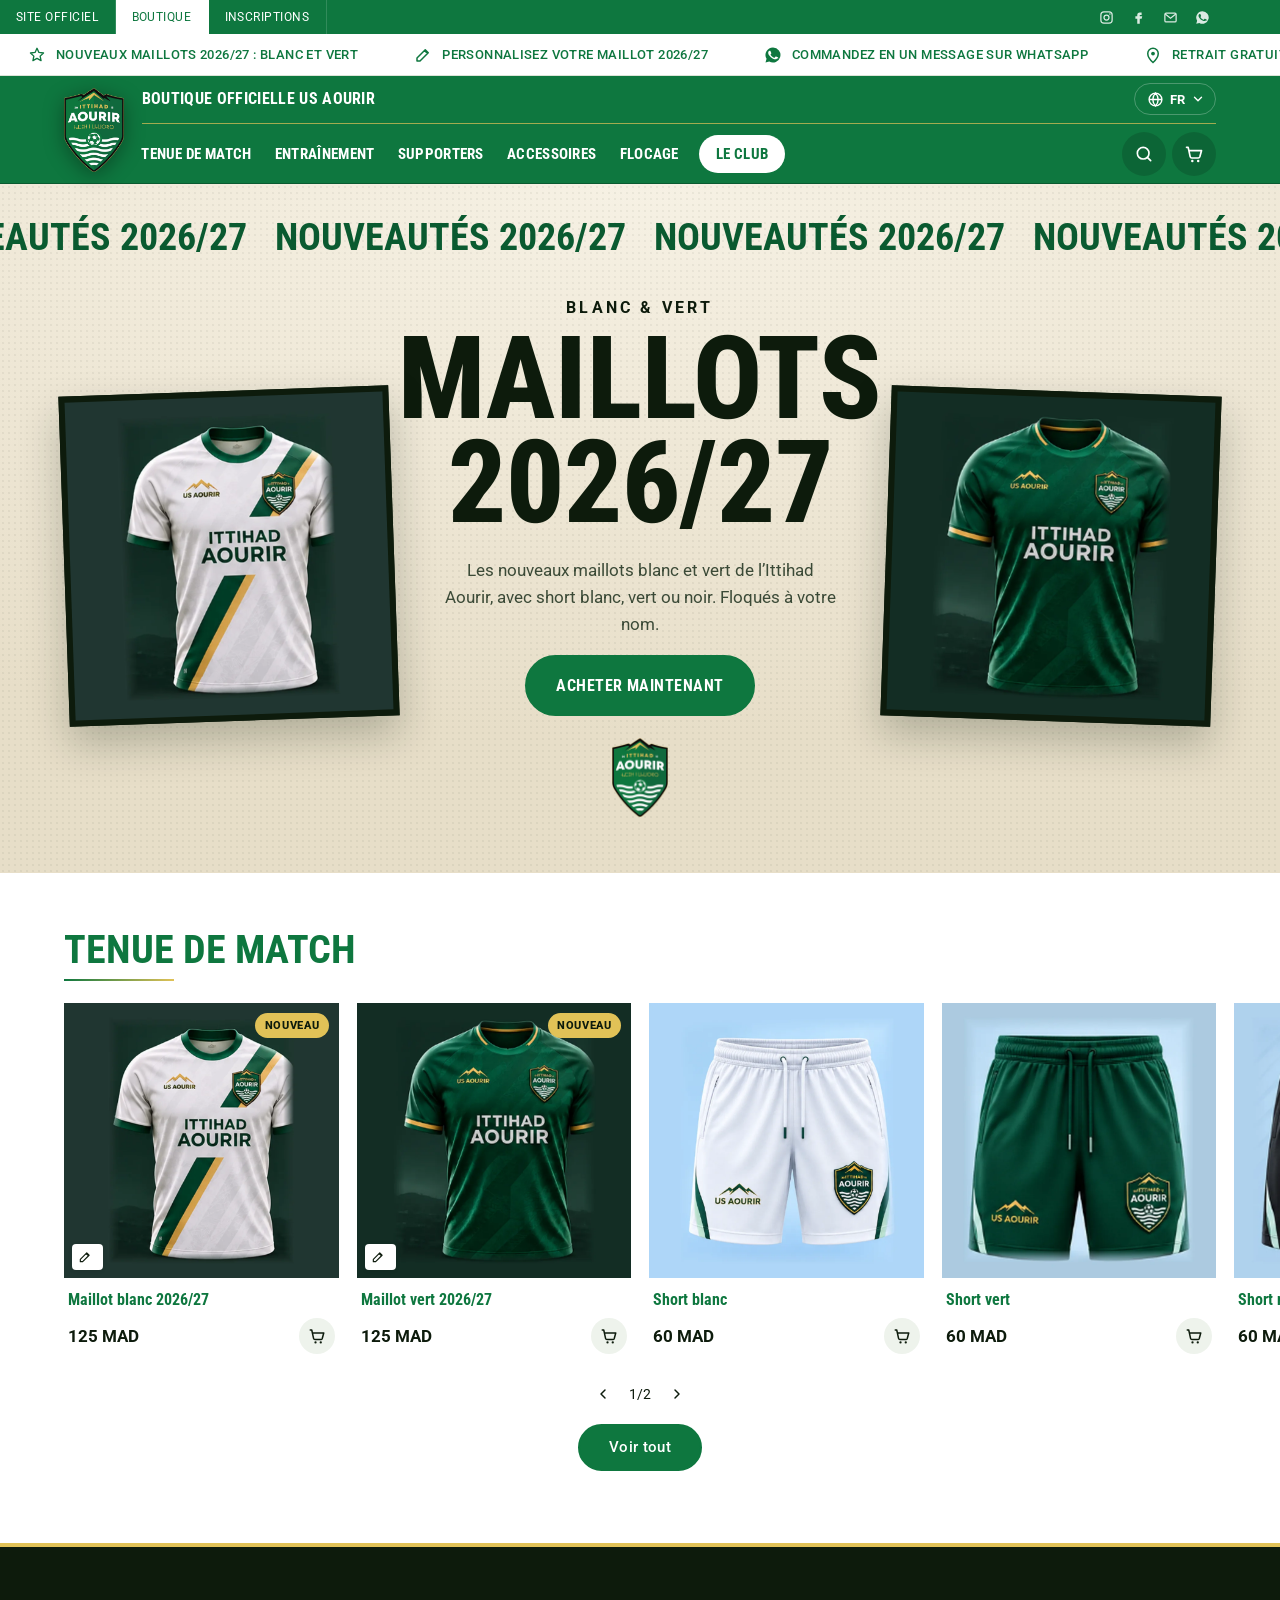
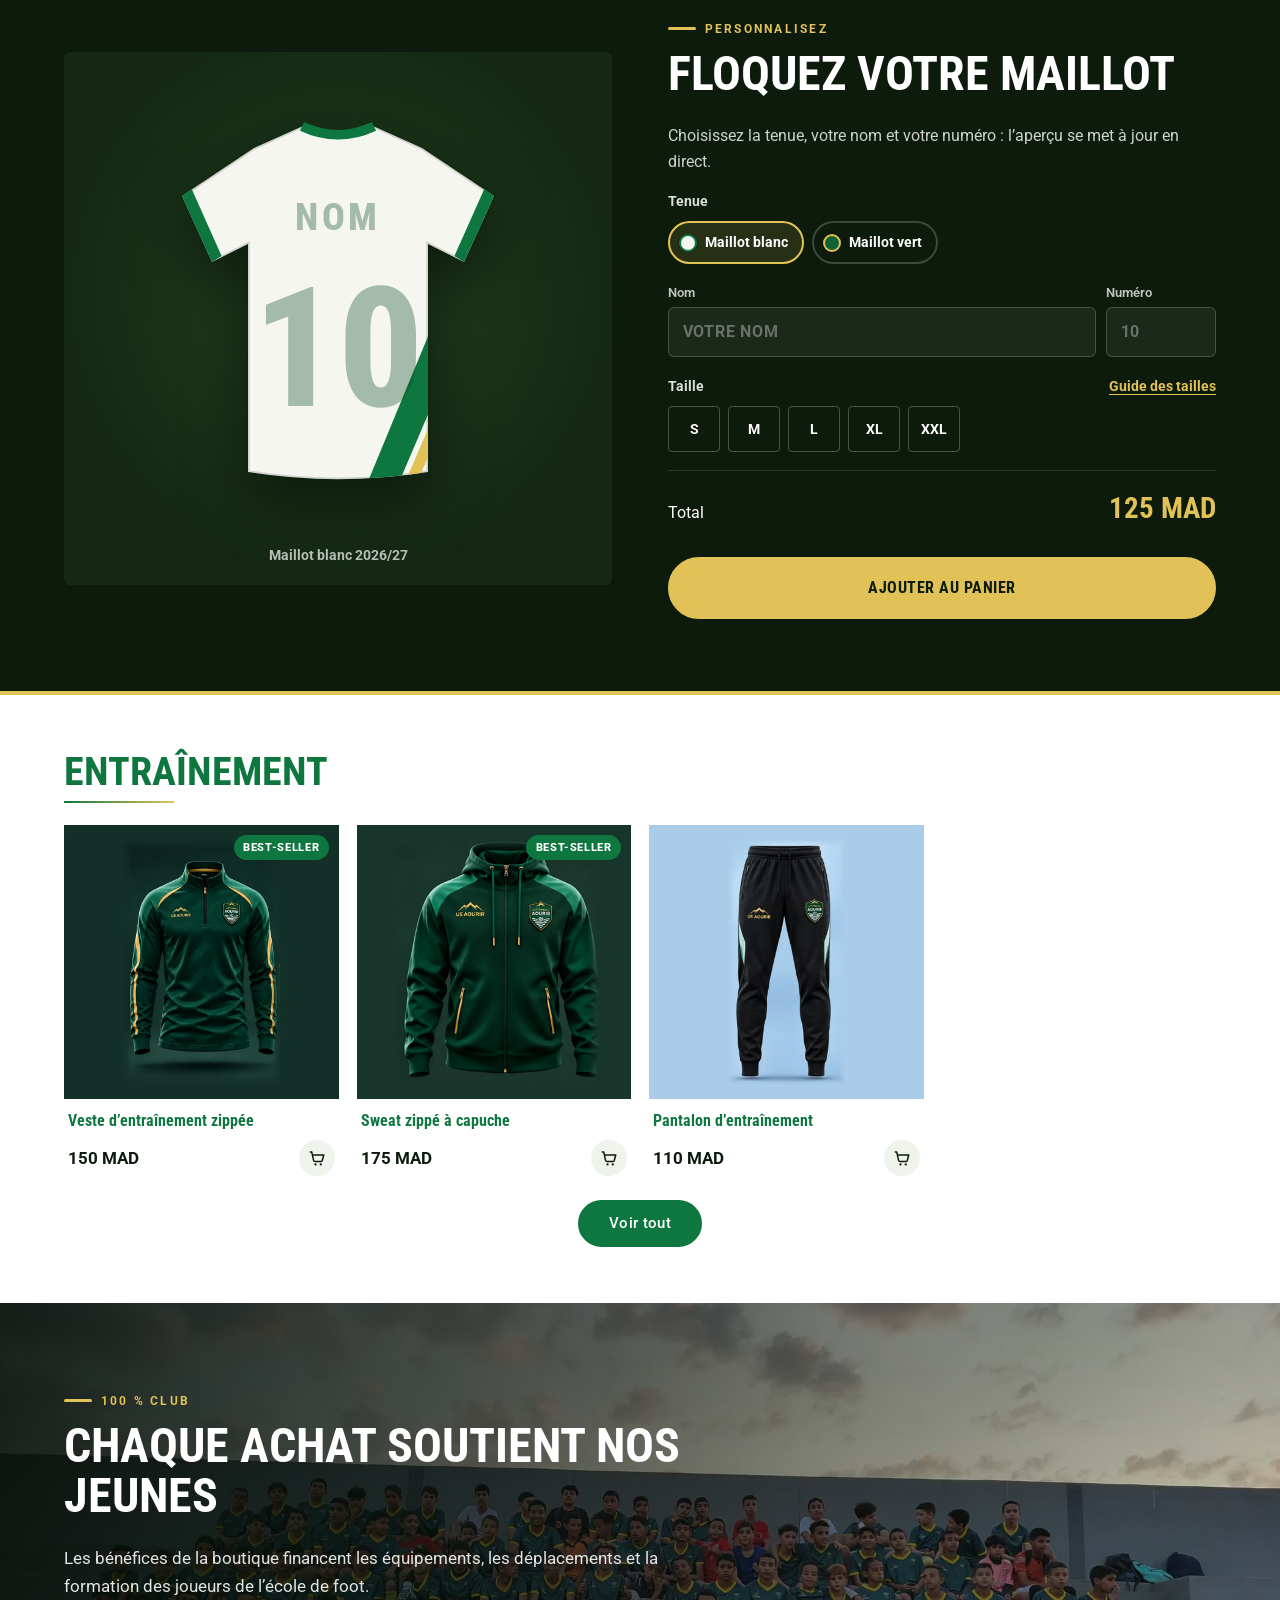
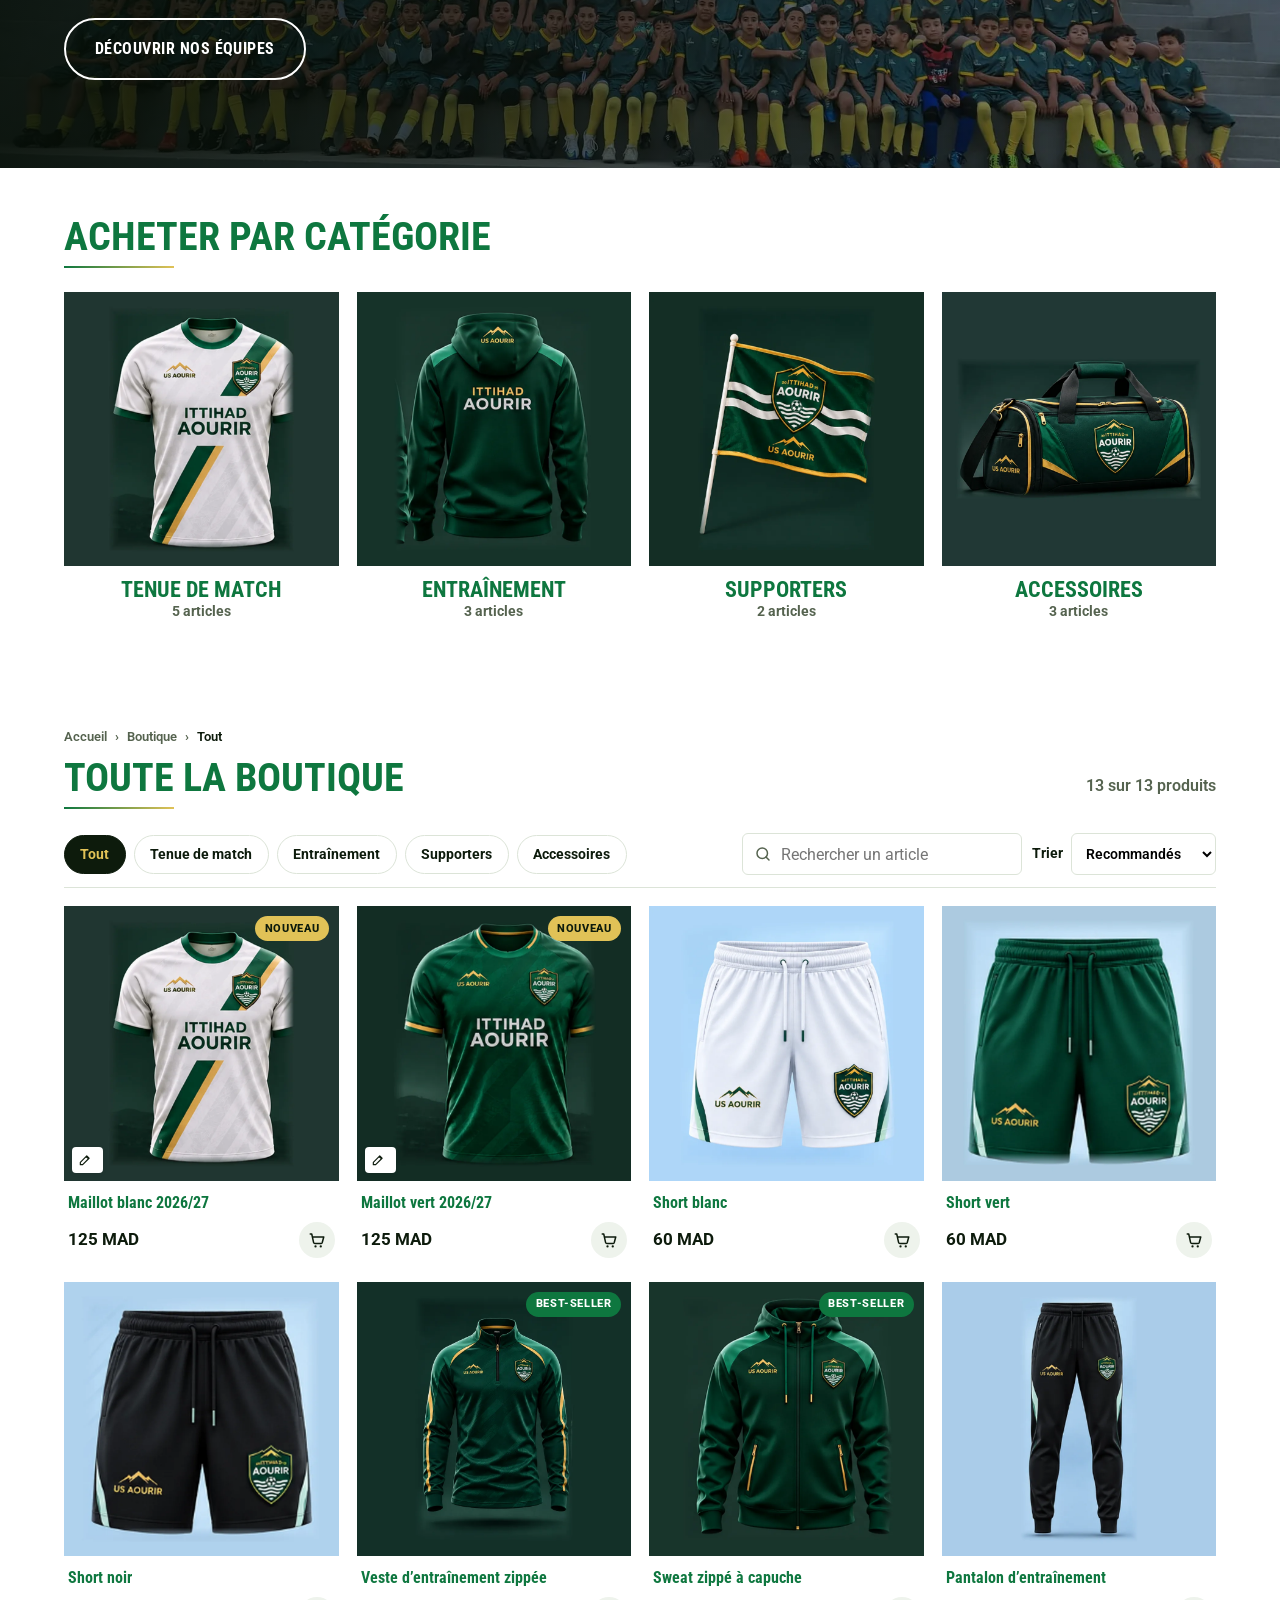
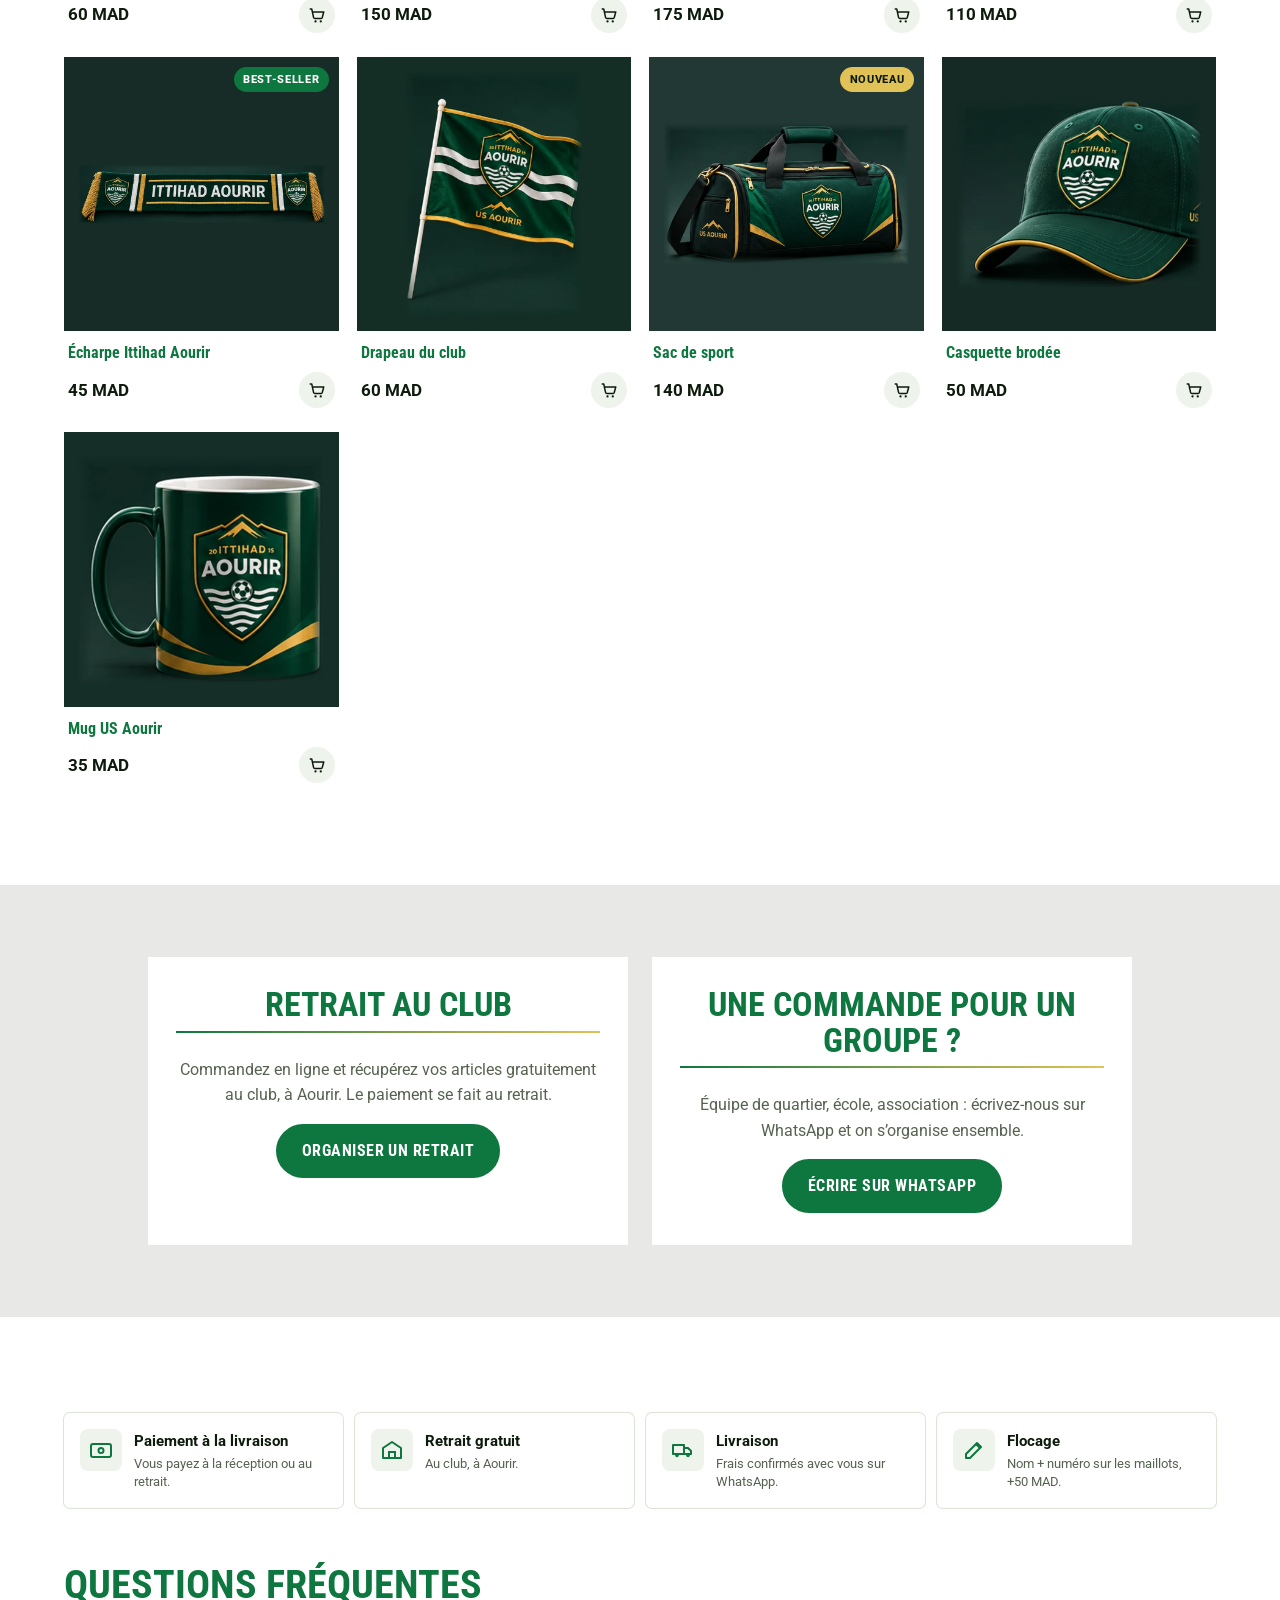
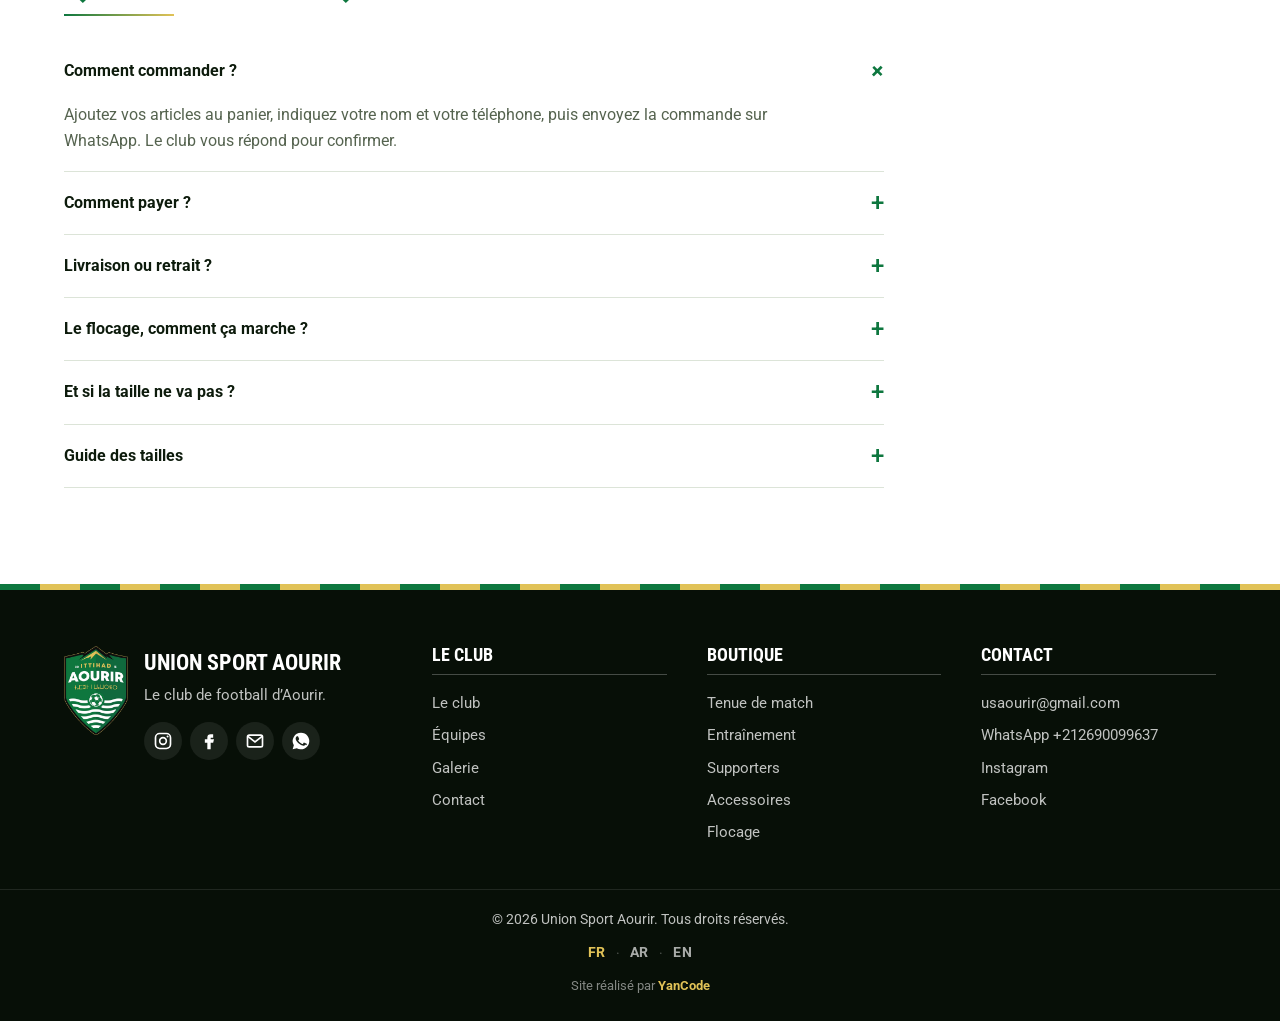
==== boutique.html @ f2823d9f "first" ====
<!doctype html>
<html lang="fr">
<head>
  <meta charset="utf-8">
  <meta name="viewport" content="width=device-width, initial-scale=1">
  <title data-i18n="meta.shopTitle">Boutique officielle — US Aourir</title>
  <meta name="description" data-i18n-attr="content:meta.shopDesc" content="Maillots, écharpes et accessoires officiels de l’Union Sport Aourir. Chaque achat soutient le club.">
  <meta name="theme-color" content="#0E773F">
  <meta property="og:title" content="Boutique officielle — US Aourir">
  <meta property="og:description" content="Maillots, écharpes et accessoires officiels de l’Union Sport Aourir.">
  <meta property="og:image" content="img/shop/maillot-full.webp">
  <link rel="icon" type="image/png" sizes="64x64" href="img/favicon-64.png">
  <link rel="apple-touch-icon" href="img/apple-touch-icon.png">
  <link rel="preconnect" href="https://fonts.googleapis.com">
  <link rel="preconnect" href="https://fonts.gstatic.com" crossorigin>
  <link href="https://fonts.googleapis.com/css2?family=Roboto+Condensed:wght@500;700;800&family=Roboto:wght@400;500;700&family=Cairo:wght@400;600;700;800&display=swap" rel="stylesheet">
  <link rel="stylesheet" href="css/style.css?v=20">
  <script src="data/club.js?v=20"></script>
  <script src="js/i18n.js?v=20"></script>
</head>
<body data-page="store">
  <div data-site-header></div>

  <main>
    <!-- PROMO BANNER -->
    <section class="promo-banner">
      <div class="promo-banner__band" aria-hidden="true" data-banner-band></div>
      <div class="promo-banner__inner">
        <button type="button" class="promo-banner__frame promo-banner__frame--l" data-product="maillot" aria-label="Maillot blanc 2026/27">
          <img src="img/shop/maillot-1.webp" alt="" width="900" height="900">
        </button>
        <div class="promo-banner__copy">
          <p class="promo-banner__kicker" data-i18n="banner.kicker">Blanc &amp; vert</p>
          <h1 class="promo-banner__title" data-i18n="shopHero.title">Maillots<br>2026/27</h1>
          <p class="promo-banner__text" data-i18n="shopHero.text">Les nouveaux maillots blanc et vert de l’Ittihad Aourir, avec short blanc, vert ou noir. Floqués à votre nom.</p>
          <a class="btn btn--lg" href="#rail-match" data-i18n="shopHero.cta">Acheter maintenant</a>
          <img class="promo-banner__crest" src="img/logo-crest.png" alt="" width="64" height="90">
        </div>
        <button type="button" class="promo-banner__frame promo-banner__frame--r" data-product="maillot-vert" aria-label="Maillot vert 2026/27">
          <img src="img/shop/maillot-vert-1.webp" alt="" width="900" height="900">
        </button>
      </div>
    </section>

    <!-- COLLECTION RAILS + PROMO BANDS (filled by js/store.js) -->
    <section class="shop-rail" id="rail-match" data-rail-cat="match"></section>

    <!-- PRINTING STUDIO -->
    <section class="studio" id="flocage">
      <div class="container studio__inner">
        <div class="studio__preview" data-studio-preview></div>
        <form class="studio__form" data-studio novalidate>
          <p class="eyebrow eyebrow--gold" data-i18n="studio.eyebrow">Personnalisez</p>
          <h2 data-i18n="studio.title">Floquez votre maillot</h2>
          <p class="studio__text" data-i18n="studio.text"></p>
          <fieldset class="studio__kits"><legend data-i18n="studio.kit">Tenue</legend><div class="studio__kitlist" data-studio-kits></div></fieldset>
          <div class="studio__fields">
            <label class="field"><span data-i18n="store.printName">Nom</span><input name="name" maxlength="12" autocomplete="off" data-i18n-attr="placeholder:studio.namePh" placeholder="VOTRE NOM"></label>
            <label class="field"><span data-i18n="store.printNumber">Numéro</span><input name="number" inputmode="numeric" maxlength="2" autocomplete="off" placeholder="10"></label>
          </div>
          <fieldset class="sizes"><legend><span data-i18n="store.size">Taille</span><button type="button" class="link-btn" data-size-guide="adult" data-i18n="size.guide">Guide des tailles</button></legend><div class="sizes__list" data-studio-sizes></div></fieldset>
          <div class="studio__total"><span data-i18n="studio.total">Total</span><strong data-studio-total></strong></div>
          <p class="form-error" data-studio-error hidden></p>
          <button type="submit" class="btn btn--gold btn--lg btn--block" data-i18n="store.add">Ajouter au panier</button>
        </form>
      </div>
    </section>

    <section class="shop-rail" id="rail-training" data-rail-cat="training"></section>

    <!-- PHOTO BAND: every purchase supports the club -->
    <section class="photo-band">
      <img class="photo-band__bg" src="img/photos/ecole-de-foot-lg.webp" srcset="img/photos/ecole-de-foot-md.webp 900w, img/photos/ecole-de-foot-lg.webp 1920w" sizes="100vw" alt="" loading="lazy">
      <div class="container photo-band__inner">
        <p class="eyebrow eyebrow--gold" data-i18n="band.eyebrow">100 % club</p>
        <h2 data-i18n="band.title">Chaque achat soutient nos jeunes</h2>
        <p data-i18n="band.text"></p>
        <a class="btn btn--outline-light btn--lg" href="index.html#equipes" data-i18n="band.cta">Découvrir nos équipes</a>
      </div>
    </section>

    <!-- SHOP BY CATEGORY -->
    <section class="section section--tight">
      <div class="container">
        <h2 class="shop-title" data-i18n="shop.catsTitle">Acheter par catégorie</h2>
        <div class="tiles" data-cat-tiles></div>
      </div>
    </section>

    <!-- CATALOGUE -->
    <section class="section" id="catalogue">
      <div class="container">
        <nav class="crumbs" aria-label="Breadcrumb"><a href="index.html" data-i18n="crumb.home">Accueil</a><span aria-hidden="true">›</span><a href="boutique.html" data-i18n="nav.shop">Boutique</a><span aria-hidden="true">›</span><span data-crumb-current></span></nav>
        <div class="catalog-head">
          <h2 class="shop-title" data-catalog-title></h2>
          <p class="catalog-count" data-count></p>
        </div>
        <div class="toolbar">
          <div class="filters" role="toolbar" data-filters></div>
          <div class="toolbar__right">
            <label class="search"><svg class="ic" viewBox="0 0 24 24" aria-hidden="true"><circle cx="11" cy="11" r="7" fill="none" stroke="currentColor" stroke-width="2"/><path d="M20 20l-4-4" stroke="currentColor" stroke-width="2" stroke-linecap="round"/></svg><span class="sr-only" data-i18n="catalog.search">Rechercher</span><input type="search" data-search data-i18n-attr="placeholder:catalog.search" placeholder="Rechercher un article"></label>
            <label class="sort"><span data-i18n="catalog.sort">Trier</span><select data-sort></select></label>
          </div>
        </div>
        <div class="grid" data-grid></div>
        <p class="catalog-empty" data-empty hidden data-i18n="catalog.empty"></p>
      </div>
    </section>

    <!-- INFO CARDS (grey band) -->
    <section class="info-band">
      <div class="container info-band__inner">
        <div class="info-card">
          <h2 class="shop-title shop-title--center" data-i18n="info.pickupTitle">Retrait au club</h2>
          <p data-i18n="info.pickupText"></p>
          <a class="btn" data-wa-pickup target="_blank" rel="noopener" href="#" data-i18n="info.pickupCta">Organiser un retrait</a>
        </div>
        <div class="info-card">
          <h2 class="shop-title shop-title--center" data-i18n="group.title">Une commande pour un groupe ?</h2>
          <p data-i18n="group.text"></p>
          <a class="btn" data-wa-link target="_blank" rel="noopener" href="#" data-i18n="group.cta">Écrire sur WhatsApp</a>
        </div>
      </div>
    </section>

    <!-- SERVICES + FAQ -->
    <section class="section">
      <div class="container">
        <ul class="services" data-services></ul>
        <div class="faq-wrap">
          <h2 class="shop-title" data-i18n="faq.title">Questions fréquentes</h2>
          <div class="faq" data-faq></div>
        </div>
      </div>
    </section>
  </main>

  <div data-site-footer></div>

  <script src="js/app.js?v=20"></script>
  <script src="js/shop.js?v=20"></script>
  <script src="js/store.js?v=20"></script>
</body>
</html>
---- css/style.css ----
/* US AOURIR — site styles. Club colours: green #0E773F / #10693D, gold #E1C257, white, night #0D1B0C. */

:root {
  --green: #0E773F;
  --green-2: #10693D;
  --green-ink: #0A5A30;
  --gold: #E1C257;
  --gold-soft: #F4E7B8;
  --white: #FFFFFF;
  --night: #0D1B0C;
  --night-2: #142813;
  --paper: #F6F8F3;
  --tint: #EEF3EC;
  --ink: #0D1B0C;
  --muted: #55634F;
  --line: #DCE4D8;
  --danger: #B42318;
  --wa: #25D366;

  --font-display: "Roboto Condensed", "Arial Narrow", Arial, sans-serif;
  --font-num: "Roboto Condensed", "Arial Narrow", Arial, sans-serif;
  --font-body: "Roboto", system-ui, -apple-system, "Segoe UI", Arial, sans-serif;
  --radius: 4px;
  --radius-sm: 3px;
  --shadow: 0 10px 30px rgba(13, 27, 12, .10);
  --header-h: 64px;
  --container: 1440px;   /* max page width, gutters included (like big-club sites) */
  --gutter: 16px;        /* side margin, grows with the screen */
}

[dir="rtl"] {
  --font-display: "Cairo", "Roboto Condensed", sans-serif;
  --font-body: "Cairo", "Roboto", system-ui, sans-serif;
}

*, *::before, *::after { box-sizing: border-box; }
html { scroll-behavior: smooth; scroll-padding-top: calc(var(--header-h) + 12px); -webkit-text-size-adjust: 100%; }
body {
  margin: 0;
  font-family: var(--font-body);
  font-size: 16px;
  line-height: 1.6;
  color: var(--ink);
  background: var(--paper);
  overflow-x: hidden;
}
[dir="rtl"] body { font-size: 17px; }
body.no-scroll { overflow: hidden; }
img, svg { max-width: 100%; display: block; }
[hidden] { display: none !important; }
a { color: var(--green); }
button { font: inherit; color: inherit; cursor: pointer; }
input, textarea, select { font: inherit; }
h1, h2, h3 { font-family: var(--font-display); line-height: 1.05; margin: 0 0 .5em; letter-spacing: 0; }
[dir="rtl"] h1, [dir="rtl"] h2, [dir="rtl"] h3 { line-height: 1.35; letter-spacing: 0; }
h1 { font-size: clamp(2.6rem, 7vw, 4.8rem); font-weight: 700; }
h2 { font-size: clamp(2rem, 4.5vw, 3rem); font-weight: 700; text-transform: uppercase; }
h3 { font-size: 1.35rem; font-weight: 700; }
[dir="rtl"] h1 { font-size: clamp(2.2rem, 6vw, 3.8rem); }
[dir="rtl"] h2 { font-size: clamp(1.7rem, 4vw, 2.5rem); }
p { margin: 0 0 1em; }
.sr-only { position: absolute; width: 1px; height: 1px; overflow: hidden; clip: rect(0 0 0 0); white-space: nowrap; }
.muted { color: var(--muted); }
:focus-visible { outline: 3px solid var(--gold); outline-offset: 2px; }

.container { width: 100%; max-width: var(--container); margin-inline: auto; padding-inline: var(--gutter); }
@media (min-width: 700px) { :root { --gutter: 28px; } }
@media (min-width: 1100px) { :root { --gutter: 48px; } }
@media (min-width: 1280px) { :root { --gutter: 64px; } }
/* Header, utility bar and hero span the full screen width with the same side margin. */
.slide__content.container, .slider__controls.container { max-width: none; }

.ic { width: 20px; height: 20px; flex: none; }

/* ---------- Buttons ---------- */
.btn {
  display: inline-flex; align-items: center; justify-content: center; gap: .5em;
  padding: .75em 1.5em; border: 2px solid var(--green); border-radius: 999px;
  background: var(--green); color: var(--white); text-decoration: none; font-weight: 700;
  font-family: var(--font-display); text-transform: uppercase; font-size: 1rem; letter-spacing: .03em; transition: background .2s, color .2s, border-color .2s, transform .2s;
}
.btn:hover { background: var(--green-ink); border-color: var(--green-ink); }
.btn:active { transform: translateY(1px); }
.btn--lg { padding: 1em 1.8em; font-size: 1rem; }
.btn--sm { padding: .5em .9em; font-size: .85rem; }
.btn--block { width: 100%; }
.btn--gold { background: var(--gold); border-color: var(--gold); color: var(--night); }
.btn--gold:hover { background: #EBD27A; border-color: #EBD27A; }
.btn--outline-light { background: transparent; border-color: var(--white); color: var(--white); }
.btn--outline-light:hover { background: var(--white); border-color: var(--white); color: var(--night); }
.btn--ghost { background: transparent; color: var(--green); }
.btn--ghost:hover { background: var(--tint); color: var(--green-ink); }
.btn--wa { background: var(--wa); border-color: var(--wa); color: #06311a; }
.btn--wa:hover { background: #1ebe5b; border-color: #1ebe5b; }

.icon-btn { display: inline-grid; place-items: center; width: 42px; height: 42px; border: 0; border-radius: 50%; background: transparent; }
.icon-btn:hover { background: var(--tint); }
.icon-btn--sm { width: 34px; height: 34px; color: var(--muted); }
.icon-btn--sm .ic { width: 17px; height: 17px; }

.eyebrow { font-weight: 700; font-size: .78rem; letter-spacing: .18em; text-transform: uppercase; color: var(--green); margin-bottom: .8em; display: flex; align-items: center; gap: .7em; }
.eyebrow::before { content: ""; width: 28px; height: 3px; background: currentColor; border-radius: 2px; }
.eyebrow--gold { color: var(--gold); }
[dir="rtl"] .eyebrow { letter-spacing: 0; font-size: .9rem; }

/* ---------- Utility bar + header (inspired by big-club sites: thin top bar, large crest, two-row header) ---------- */
.utility { background: var(--green); color: var(--white); font-size: .78rem; position: relative; z-index: 51; }
.utility__inner { display: flex; align-items: stretch; justify-content: space-between; height: 34px; padding-inline: 0 var(--gutter); }
.utility__links { display: flex; align-items: stretch; overflow-x: auto; scrollbar-width: none; }
.utility__links::-webkit-scrollbar { display: none; }
.utility__links a { display: flex; align-items: center; padding: 0 16px; color: var(--white); text-decoration: none; text-transform: uppercase; letter-spacing: .04em; white-space: nowrap; border-inline-end: 1px solid rgba(255,255,255,.15); }
.utility__links a:hover { background: rgba(0,0,0,.15); }
.utility__links a.is-active { background: var(--night); }
.utility__social { display: none; align-items: center; gap: 4px; }
.utility__social a { display: grid; place-items: center; width: 28px; height: 28px; color: var(--white); opacity: .85; }
.utility__social a:hover { opacity: 1; color: var(--gold); }
.utility__social .ic { width: 15px; height: 15px; }
[dir="rtl"] .utility__links a { letter-spacing: 0; font-size: .85rem; }
@media (min-width: 700px) { .utility__social { display: flex; } }

.header { position: sticky; top: 0; z-index: 50; height: var(--header-h); background: var(--night); color: var(--white); border-bottom: 1px solid rgba(225,194,87,.3); transition: background .3s, box-shadow .3s, border-color .3s; }
.header--overlay { background: transparent; border-bottom-color: transparent; }
.header--overlay::before { content: ""; position: absolute; inset: 0 0 -60px; z-index: -1; pointer-events: none; background: linear-gradient(rgba(5,12,5,.7), rgba(5,12,5,0)); transition: opacity .3s; }
.header.is-scrolled { background: var(--night); border-bottom-color: rgba(225,194,87,.3); box-shadow: 0 6px 24px rgba(0,0,0,.3); }
.header.is-scrolled::before { opacity: 0; }
.header__inner { height: 100%; padding-inline: var(--gutter); display: flex; align-items: center; gap: 18px; }
.brand { display: flex; align-items: center; gap: 10px; color: var(--white); text-decoration: none; min-width: 0; flex: none; }
.brand img { width: auto; height: 48px; filter: drop-shadow(0 4px 10px rgba(0,0,0,.35)); }
.brand__text { display: flex; flex-direction: column; line-height: 1.05; }
.brand strong { font-family: var(--font-num); font-size: 1.3rem; font-weight: 800; letter-spacing: .03em; }
.brand small { font-size: .66rem; color: var(--gold); letter-spacing: .08em; text-transform: uppercase; white-space: nowrap; }
.header__main { flex: 1; min-width: 0; display: flex; flex-direction: column; justify-content: center; }
.header__top { display: none; }
.header__title { font-family: var(--font-display); font-weight: 700; font-size: 1rem; text-transform: uppercase; letter-spacing: .02em; }
.header__bottom { display: flex; align-items: center; justify-content: flex-end; gap: 12px; }
.nav { display: none; align-items: center; gap: 2px; flex-wrap: wrap; }
.nav a { color: var(--white); text-decoration: none; font-family: var(--font-display); font-weight: 700; font-size: .95rem; text-transform: uppercase; letter-spacing: .02em; padding: .45em .7em; position: relative; }
.nav a::after { content: ""; position: absolute; inset-inline: .7em; bottom: 0; height: 2px; background: var(--gold); transform: scaleX(0); transition: transform .2s; }
.nav a:hover::after { transform: scaleX(1); }
.nav .nav__shop { background: var(--gold); color: var(--night); border-radius: 999px; padding: .45em 1.1em; margin-inline-start: 8px; }
.nav .nav__shop::after { display: none; }
.nav .nav__shop:hover { background: #EBD27A; }
.header__tools { display: flex; align-items: center; gap: 6px; }
.header .lang { display: none; }
.lang { position: relative; display: inline-flex; }
.lang__toggle { display: inline-flex; align-items: center; gap: 6px; height: 40px; padding: 0 10px 0 12px; border: 1px solid rgba(255,255,255,.25); border-radius: 999px; background: transparent; color: var(--white); font-size: .82rem; font-weight: 700; }
.lang__toggle:hover, .lang__toggle[aria-expanded="true"] { border-color: var(--gold); background: rgba(255,255,255,.06); }
.lang__toggle .ic { width: 17px; height: 17px; }
.lang__toggle .lang__chev { width: 14px; height: 14px; transition: transform .2s; }
.lang__toggle[aria-expanded="true"] .lang__chev { transform: rotate(180deg); }
.lang__menu { position: absolute; top: calc(100% + 8px); inset-inline-end: 0; z-index: 70; min-width: 168px; margin: 0; padding: 6px; list-style: none; background: var(--white); color: var(--ink); border-radius: 10px; box-shadow: 0 14px 36px rgba(13,27,12,.25), 0 0 0 1px var(--line); }
.lang-links { display: flex; align-items: center; gap: 4px; }
.lang-links span { color: rgba(255,255,255,.3); }
.lang-links button { border: 0; background: none; padding: .3em .45em; color: rgba(255,255,255,.65); font-size: .85rem; font-weight: 700; letter-spacing: .04em; text-decoration: none; }
.lang-links button:hover { color: var(--white); text-decoration: underline; text-underline-offset: 3px; }
.lang-links button[aria-current="true"] { color: var(--gold); }
.lang__menu button { display: flex; width: 100%; align-items: center; justify-content: space-between; gap: 16px; padding: .6em .75em; border: 0; border-radius: 6px; background: none; font-weight: 600; font-size: .92rem; text-align: start; }
.lang__menu button[lang="ar"] span { font-family: "Cairo", sans-serif; font-size: 1rem; }
.lang__menu button small { font-size: .72rem; font-weight: 700; color: var(--muted); }
.lang__menu button:hover, .lang__menu button:focus-visible { background: var(--tint); outline: none; }
.lang__menu button[aria-current="true"] { background: var(--night); color: var(--white); }
.lang__menu button[aria-current="true"] small { color: var(--gold); }
.cart-btn, .menu-btn { position: relative; display: inline-grid; place-items: center; width: 44px; height: 44px; border: 0; border-radius: 50%; background: rgba(255,255,255,.08); color: var(--white); }
.cart-btn:hover, .menu-btn:hover { background: rgba(255,255,255,.16); }
.cart-btn__count { position: absolute; top: -2px; inset-inline-end: -2px; min-width: 20px; height: 20px; padding: 0 5px; border-radius: 999px; background: var(--gold); color: var(--night); font-size: .72rem; font-weight: 800; display: grid; place-items: center; }
.cart-btn__count[hidden] { display: none; }
.cart-btn.is-bumped { animation: bump .45s ease; }
@keyframes bump { 30% { transform: scale(1.18); } 60% { transform: scale(.95); } }

@media (min-width: 980px) {
  :root { --header-h: 108px; }
  .brand img { height: 84px; }
  .brand__text { display: none; }
  .header__top { display: flex; align-items: center; justify-content: space-between; padding-bottom: 8px; border-bottom: 1px solid rgba(225,194,87,.45); }
  .header__bottom { justify-content: space-between; padding-top: 8px; }
  .nav { display: flex; margin-inline-start: -.7em; }
  .header .lang { display: inline-flex; }
  .header .lang__toggle { height: 32px; }
  .menu-btn { display: none; }
}

.mobile-nav {
  position: fixed; inset: var(--header-h) 0 0 0; z-index: 49; background: var(--night); color: var(--white);
  padding: 24px 16px 40px; display: flex; flex-direction: column; gap: 28px; overflow-y: auto;
}
.mobile-nav[hidden] { display: none; }
.mobile-nav nav { display: flex; flex-direction: column; }
.mobile-nav nav a { color: var(--white); text-decoration: none; font-family: var(--font-display); font-size: 1.9rem; font-weight: 700; text-transform: uppercase; padding: .35em 0; border-bottom: 1px solid rgba(255,255,255,.08); }
.mobile-nav nav a.nav__shop { color: var(--gold); }
.mobile-nav .lang { align-self: flex-start; }
.mobile-nav .lang__toggle { height: 46px; padding-inline: 16px 14px; font-size: .95rem; }
.mobile-nav .lang__menu { inset-inline-end: auto; inset-inline-start: 0; min-width: 200px; }

/* ---------- Hero slider ---------- */
.hero__pattern {
  position: absolute; inset: 0; pointer-events: none; opacity: .1;
  background-image: repeating-linear-gradient(115deg, transparent 0 60px, rgba(255,255,255,.6) 60px 62px);
  mask-image: linear-gradient(to bottom, #000, transparent 85%);
  -webkit-mask-image: linear-gradient(to bottom, #000, transparent 85%);
}
.slider { position: relative; height: clamp(560px, 88vh, 800px); margin-top: calc(-1 * var(--header-h)); background: var(--night); color: var(--white); }
.slider__track { position: absolute; inset: 0; overflow: hidden; }
.slide { position: absolute; inset: 0; opacity: 0; visibility: hidden; transition: opacity .9s ease, visibility .9s; }
.slide.is-active { opacity: 1; visibility: visible; }
.slide__bg { position: absolute; inset: 0; width: 100%; height: 100%; object-fit: cover; transform: scale(1.08); transition: transform 8s ease-out; }
.slide.is-active .slide__bg { transform: scale(1); }
.slide__shade { position: absolute; inset: 0; background: linear-gradient(to top, rgba(6,14,6,.95) 0%, rgba(6,14,6,.6) 38%, rgba(6,14,6,.1) 68%, rgba(6,14,6,.35) 100%), linear-gradient(90deg, rgba(6,14,6,.55), rgba(6,14,6,0) 65%); }
[dir="rtl"] .slide__shade { background: linear-gradient(to top, rgba(6,14,6,.95) 0%, rgba(6,14,6,.6) 38%, rgba(6,14,6,.1) 68%, rgba(6,14,6,.35) 100%), linear-gradient(-90deg, rgba(6,14,6,.55), rgba(6,14,6,0) 65%); }
.slide__content { position: relative; height: 100%; display: flex; align-items: flex-end; justify-content: space-between; gap: 40px; padding-bottom: 120px; }
.slide__copy { max-width: 680px; }
.slide__meta { margin: 0 0 14px; }
.slide__tag { display: inline-block; font-size: .85rem; font-weight: 700; color: var(--gold); padding-bottom: 6px; border-bottom: 2px solid var(--gold); text-transform: uppercase; letter-spacing: .06em; }
[dir="rtl"] .slide__tag { letter-spacing: 0; font-size: .95rem; }
.slide__title { font-size: clamp(2.3rem, 6vw, 4.3rem); font-weight: 700; line-height: 1.04; text-transform: none; margin: 0 0 .3em; text-shadow: 0 2px 20px rgba(0,0,0,.35); }
[dir="rtl"] .slide__title { line-height: 1.3; }
.slide__text { font-size: 1.15rem; color: rgba(255,255,255,.9); max-width: 34em; margin-bottom: 24px; }
.slide__product { display: none; }
@media (min-width: 900px) {
  .slide__product { display: block; flex: none; width: 280px; border: 3px solid var(--gold); border-radius: 4px; overflow: hidden; transform: rotate(3deg); box-shadow: 0 30px 60px rgba(0,0,0,.5); transition: transform .3s; }
  .slide__product:hover { transform: rotate(0); }
}
.slider__controls { position: absolute; left: 0; right: 0; bottom: 48px; z-index: 2; display: flex; align-items: center; justify-content: space-between; gap: 16px; }
.slider__dots { display: flex; gap: 8px; }
.slider__dot { width: 46px; height: 24px; padding: 0; border: 0; background: none; display: flex; align-items: center; }
.slider__dot span { position: relative; display: block; width: 100%; height: 3px; background: rgba(255,255,255,.35); overflow: hidden; }
.slider__dot span::after { content: ""; position: absolute; inset: 0; background: var(--gold); transform: scaleX(0); transform-origin: left; }
[dir="rtl"] .slider__dot span::after { transform-origin: right; }
.slider__dot[aria-current="true"] span::after { transform: scaleX(1); }
.slider__dots.is-running .slider__dot[aria-current="true"] span::after { animation: dotfill 7s linear; }
@keyframes dotfill { from { transform: scaleX(0); } to { transform: scaleX(1); } }
.slider__arrows { display: flex; gap: 8px; }
.slider__arrow { display: grid; place-items: center; width: 44px; height: 44px; border-radius: 50%; border: 1px solid rgba(255,255,255,.45); background: rgba(0,0,0,.2); color: var(--white); }
.slider__arrow:hover { background: var(--gold); border-color: var(--gold); color: var(--night); }
[dir="rtl"] .slider__arrow svg, [dir="rtl"] .lightbox__nav svg { transform: scaleX(-1); }
.pill-cta { position: absolute; left: 50%; bottom: 0; z-index: 3; transform: translate(-50%, 50%); display: inline-flex; align-items: center; padding: .8em 1.8em; border-radius: 999px; background: var(--green); color: var(--white); text-decoration: none; font-family: var(--font-display); font-weight: 700; font-size: 1rem; text-transform: uppercase; letter-spacing: .03em; white-space: nowrap; box-shadow: 0 8px 24px rgba(0,0,0,.35); border: 2px solid var(--gold); }
.pill-cta:hover { background: var(--gold); color: var(--night); }
@media (max-width: 600px) {
  .slide__content { padding-bottom: 110px; }
  .slide__text { font-size: 1rem; }
  .slider__controls { bottom: 44px; }
  .slider__arrows { display: none; }
}

/* ---------- Section headings with rules (big-club style) ---------- */
.title-line { display: flex; align-items: center; gap: 18px; }
.title-line::after { content: ""; flex: 1; min-width: 24px; height: 1px; background: currentColor; opacity: .3; }
.title-line--dark, .title-line--big { justify-content: center; text-align: center; }
.title-line--dark::before, .title-line--big::before { content: ""; flex: 1; min-width: 24px; height: 1px; background: currentColor; opacity: .3; }
.title-line--big { font-size: clamp(2.4rem, 7vw, 4.6rem); margin-bottom: .25em; }
.title-line--big::before, .title-line--big::after { background: var(--green); opacity: 1; height: 2px; }

/* ---------- Sections ---------- */
.section { padding-block: 72px; }
@media (min-width: 900px) { .section { padding-block: 96px; } }
.section--dark { background: var(--night); color: var(--white); }
.section--tint { background: var(--tint); }
.section-head { margin-bottom: 36px; max-width: 720px; }
.section-head--row { max-width: none; display: flex; flex-wrap: wrap; align-items: flex-end; justify-content: space-between; gap: 16px 32px; }
.section-head--row > div { max-width: 640px; }
.section-head--center { max-width: 820px; margin-inline: auto; text-align: center; }
.section-head--center .lead { margin-top: .4em; }
.lead { color: var(--muted); font-size: 1.05rem; margin: 0; }
.link-arrow { display: inline-flex; align-items: center; gap: 8px; font-weight: 700; text-decoration: none; color: var(--green); border-bottom: 2px solid var(--gold); padding-bottom: 2px; font-family: var(--font-display); text-transform: uppercase; }

.split { display: grid; gap: 40px; align-items: start; }
.split p { color: var(--muted); font-size: 1.05rem; }
@media (min-width: 900px) { .split { grid-template-columns: 1fr 1fr; gap: 64px; align-items: center; } }
.club-photo { position: relative; margin: 0; }
.club-photo img { width: 100%; aspect-ratio: 5 / 4; object-fit: cover; border-radius: var(--radius); box-shadow: 0 24px 50px rgba(13,27,12,.18); }
.club-photo::before { content: ""; position: absolute; inset: 18px -18px -18px 18px; z-index: -1; border: 3px solid var(--gold); border-radius: var(--radius); }
[dir="rtl"] .club-photo::before { inset: 18px 18px -18px -18px; }
.club-photo figcaption { position: absolute; inset-inline-start: 0; bottom: 0; background: var(--night); color: var(--white); padding: 8px 14px; font-family: var(--font-display); font-weight: 700; text-transform: uppercase; font-size: .9rem; border-top: 3px solid var(--gold); }
#club { position: relative; z-index: 0; overflow: hidden; }
.stats { display: grid; grid-template-columns: repeat(3, 1fr); margin: 8px 0 24px; border-block: 1px solid var(--line); }
.stat { text-align: center; padding: 16px 8px; }
.stat + .stat { border-inline-start: 1px solid var(--line); }
.stat b { display: block; font-family: var(--font-num); font-size: clamp(2rem, 5vw, 2.8rem); font-weight: 800; color: var(--green); line-height: 1; }
.stat span { font-size: .82rem; color: var(--muted); }
.values { list-style: none; margin: 0; padding: 0; display: grid; gap: 10px; }
.values li { display: flex; gap: 16px; align-items: flex-start; padding: 16px 18px; background: var(--white); border-radius: var(--radius); border: 1px solid var(--line); border-inline-start: 4px solid var(--green); }
.values li:nth-child(2) { border-inline-start-color: var(--gold); }
.values li:nth-child(3) { border-inline-start-color: var(--night); }
.values__num { font-family: var(--font-num); font-size: 1.8rem; font-weight: 800; color: var(--green); line-height: 1; }
.values strong { font-family: var(--font-display); font-size: 1.2rem; text-transform: uppercase; }
.values p { margin: 2px 0 0; font-size: .95rem; color: var(--muted); }

/* ---------- Teams ---------- */
.teams { display: grid; gap: 10px; grid-template-columns: repeat(2, minmax(0, 1fr)); }
@media (min-width: 900px) { .teams { grid-template-columns: repeat(3, minmax(0, 1fr)); gap: 16px; } }
.team-card { position: relative; display: block; aspect-ratio: 4 / 3; padding: 0; border: 0; border-radius: var(--radius); overflow: hidden; background: var(--night); color: var(--white); text-align: start; }
.team-card img { width: 100%; height: 100%; object-fit: cover; transition: transform .5s ease; }
.team-card:hover img { transform: scale(1.06); }
.team-card::after { content: ""; position: absolute; inset: 0; background: linear-gradient(to top, rgba(6,14,6,.85) 0%, rgba(6,14,6,0) 55%); }
.team-card__label { position: absolute; z-index: 1; inset-inline: 14px; bottom: 12px; display: flex; align-items: center; gap: 10px; }
.team-card__label::before { content: ""; width: 4px; height: 1.6em; background: var(--gold); }
.team-card__label b { font-family: var(--font-display); font-size: clamp(1.3rem, 3vw, 2rem); font-weight: 800; text-transform: uppercase; line-height: 1; }
.join { margin-top: 24px; padding: 24px; border-radius: var(--radius); background: var(--gold-soft); display: flex; flex-wrap: wrap; align-items: center; justify-content: space-between; gap: 16px; }
.join p { margin: 0; max-width: 46em; font-weight: 500; }


/* ---------- Gallery: "More than a club" ---------- */
.gallery-section { position: relative; overflow: hidden; background: var(--night); color: var(--white); padding-block: 80px; }
@media (min-width: 900px) { .gallery-section { padding-block: 104px; } }
.gallery-section__watermark { position: absolute; inset: 0; background: url("../img/logo-crest.png") center 55% / min(760px, 110vw) no-repeat; opacity: .05; filter: grayscale(1) brightness(2); pointer-events: none; }
.gallery-section .container { position: relative; }
.gallery-section__text { text-align: center; color: rgba(255,255,255,.75); max-width: 40em; margin: 0 auto 36px; font-size: 1.05rem; }
.photo-grid { display: grid; gap: 8px; grid-template-columns: repeat(2, minmax(0, 1fr)); grid-auto-rows: 150px; grid-auto-flow: dense; }
@media (min-width: 760px) { .photo-grid { grid-template-columns: repeat(4, minmax(0, 1fr)); grid-auto-rows: 200px; gap: 10px; } }
@media (min-width: 1280px) { .photo-grid { grid-auto-rows: 250px; } }
.photo-tile { position: relative; padding: 0; border: 0; overflow: hidden; background: var(--night-2); border-radius: 2px; }
.photo-tile--big { grid-column: span 2; grid-row: span 2; }
.photo-tile img { width: 100%; height: 100%; object-fit: cover; transition: transform .5s ease, filter .3s; }
.photo-tile:hover img { transform: scale(1.06); filter: brightness(1.08); }
.photo-tile__cap { position: absolute; inset-inline: 0; bottom: 0; padding: 24px 12px 10px; text-align: start; font-family: var(--font-display); font-weight: 700; font-size: .9rem; text-transform: uppercase; color: var(--white); background: linear-gradient(to top, rgba(6,14,6,.85), rgba(6,14,6,0)); opacity: 0; transform: translateY(6px); transition: opacity .25s, transform .25s; }
.photo-tile:hover .photo-tile__cap, .photo-tile:focus-visible .photo-tile__cap { opacity: 1; transform: none; }
@media (hover: none) { .photo-tile__cap { opacity: 1; transform: none; } }
.gallery-section__more { text-align: center; margin-top: 28px; }

/* ---------- Lightbox ---------- */
.lightbox { width: 100vw; height: 100dvh; max-width: none; max-height: none; margin: 0; padding: 0; border: 0; background: rgba(4,10,4,.96); color: var(--white); }
.lightbox::backdrop { background: rgba(4,10,4,.9); }
.lightbox__inner { position: relative; height: 100%; display: grid; place-items: center; padding: 56px 12px 16px; }
.lightbox figure { margin: 0; display: flex; flex-direction: column; align-items: center; gap: 12px; max-width: 100%; }
.lightbox img { max-width: min(92vw, 1600px); max-height: calc(100dvh - 140px); width: auto; height: auto; object-fit: contain; border-radius: 2px; }
.lightbox figcaption { display: flex; gap: 14px; align-items: baseline; font-size: .95rem; }
.lightbox figcaption b { font-family: var(--font-display); text-transform: uppercase; font-size: 1.1rem; }
.lightbox figcaption span { color: rgba(255,255,255,.6); }
.lightbox__close { position: absolute; top: 12px; inset-inline-end: 12px; display: grid; place-items: center; width: 44px; height: 44px; border-radius: 50%; border: 1px solid rgba(255,255,255,.3); background: none; color: var(--white); }
.lightbox__nav { position: absolute; top: 50%; transform: translateY(-50%); display: grid; place-items: center; width: 48px; height: 48px; border-radius: 50%; border: 1px solid rgba(255,255,255,.3); background: rgba(0,0,0,.35); color: var(--white); }
.lightbox__nav--prev { inset-inline-start: 12px; }
.lightbox__nav--next { inset-inline-end: 12px; }
.lightbox__close:hover, .lightbox__nav:hover { background: var(--gold); border-color: var(--gold); color: var(--night); }

/* ---------- Product grid & cards ---------- */
.grid { display: grid; gap: 12px; grid-template-columns: repeat(2, minmax(0, 1fr)); }
@media (min-width: 760px) { .grid { grid-template-columns: repeat(3, minmax(0, 1fr)); gap: 18px; } }
@media (min-width: 1080px) { .grid { grid-template-columns: repeat(4, minmax(0, 1fr)); } }
.card { background: var(--white); border-radius: 6px; overflow: hidden; display: flex; flex-direction: column; box-shadow: 0 1px 0 var(--line), 0 0 0 1px var(--line); transition: box-shadow .2s; }
.card:hover { box-shadow: 0 0 0 1px var(--line), 0 14px 30px rgba(13,27,12,.12); }
.card__media { position: relative; border: 0; padding: 0; background: #EEF2EC; aspect-ratio: 1; display: block; width: 100%; overflow: hidden; }
.card__media img { width: 100%; height: 100%; object-fit: cover; transition: transform .4s ease; }
.card:hover .card__media img { transform: scale(1.06); }
.card__flag { position: absolute; bottom: 8px; inset-inline-start: 8px; display: inline-flex; align-items: center; gap: 5px; padding: 4px 6px; border-radius: 4px; background: var(--white); color: var(--night); font-size: .7rem; font-weight: 700; box-shadow: 0 1px 4px rgba(0,0,0,.08); }
.card__flag .ic { width: 14px; height: 14px; }
.card__flag span { max-width: 0; overflow: hidden; white-space: nowrap; transition: max-width .3s; }
.card:hover .card__flag span { max-width: 120px; }
.card__body { padding: 12px 12px 14px; display: flex; flex-direction: column; gap: 4px; flex: 1; }
.card__cat { font-size: .7rem; font-weight: 700; letter-spacing: .08em; text-transform: uppercase; color: var(--muted); }
[dir="rtl"] .card__cat { letter-spacing: 0; font-size: .8rem; }
.card h3 { font-family: var(--font-body); font-size: .93rem; font-weight: 600; line-height: 1.3; margin: 0; flex: 1; }
.card h3 button { border: 0; background: none; padding: 0; text-align: start; display: -webkit-box; -webkit-line-clamp: 2; -webkit-box-orient: vertical; overflow: hidden; }
.card h3 button:hover { color: var(--green); }
.card__foot { display: flex; align-items: center; justify-content: space-between; gap: 8px; margin-top: 6px; }
.card__cart { display: grid; place-items: center; width: 38px; height: 38px; flex: none; border: 1px solid var(--line); border-radius: 6px; background: var(--white); color: var(--night); transition: background .2s, color .2s, border-color .2s; }
.card__cart:hover { background: var(--night); border-color: var(--night); color: var(--gold); }
.card__cart .ic { width: 18px; height: 18px; }
.price { font-family: var(--font-num); font-size: 1.35rem; font-weight: 800; color: var(--night); }
.price small { font-family: var(--font-body); font-size: .75rem; font-weight: 500; color: var(--muted); }
[dir="rtl"] .price { font-family: var(--font-num); font-size: 1.25rem; }
.price--lg { font-size: 2rem; margin: 0 0 .4em; color: var(--green); }
.badge { position: absolute; top: 8px; inset-inline-start: 8px; z-index: 1; padding: .3em .6em; border-radius: 3px; font-size: .68rem; font-weight: 800; letter-spacing: .06em; text-transform: uppercase; }
.badge--new { background: var(--gold); color: var(--night); }
.badge--best { background: var(--night); color: var(--gold); }
.pdialog .badge { position: static; display: inline-block; vertical-align: middle; margin-inline-start: 6px; }

/* ---------- Partner band ---------- */
.partner { background: linear-gradient(100deg, var(--green) 0%, var(--green-2) 60%, var(--night) 100%); color: var(--white); padding-block: 56px; border-block: 4px solid var(--gold); }
.partner__inner { display: flex; flex-wrap: wrap; align-items: center; justify-content: space-between; gap: 24px; }
.partner h2 { margin-bottom: .3em; }
.partner p { margin: 0; color: rgba(255,255,255,.85); max-width: 40em; }

/* ---------- Social / contact ---------- */
.social { position: relative; overflow: hidden; background: radial-gradient(80% 120% at 50% 0%, #17321a 0%, var(--night) 70%); color: var(--white); text-align: center; padding-block: 72px; }
.social__inner { display: flex; flex-direction: column; align-items: center; }
.social__crest { width: 72px; height: auto; margin-bottom: 18px; filter: drop-shadow(0 8px 20px rgba(0,0,0,.5)); }
.social h2 { margin-bottom: .3em; }
.social p { color: rgba(255,255,255,.75); max-width: 36em; }
.social__icons { display: flex; flex-wrap: wrap; justify-content: center; gap: 12px; margin-top: 18px; width: 100%; }
.social__item { display: flex; flex-direction: column; align-items: center; gap: 4px; min-width: 150px; padding: 18px 16px; color: var(--white); text-decoration: none; border-radius: var(--radius); border: 1px solid rgba(255,255,255,.1); background: rgba(255,255,255,.03); transition: border-color .2s, transform .2s; }
.social__item:hover { border-color: var(--gold); transform: translateY(-3px); }
.social__icon { display: grid; place-items: center; width: 56px; height: 56px; margin-bottom: 6px; border-radius: var(--radius); background: var(--green); color: var(--white); }
.social__icon .ic { width: 28px; height: 28px; }
.social__item b { font-family: var(--font-display); text-transform: uppercase; font-size: 1.05rem; }
.social__item small { color: rgba(255,255,255,.65); font-size: .82rem; overflow-wrap: anywhere; }
@media (max-width: 480px) { .social__item { min-width: 0; flex: 1 1 calc(50% - 12px); } }

/* ---------- Footer ---------- */
.footer { background: #070F07; color: rgba(255,255,255,.75); }
.footer__stripe { height: 6px; background: repeating-linear-gradient(90deg, var(--green) 0 40px, var(--gold) 40px 80px); }
.footer__grid { display: grid; gap: 32px; padding-block: 56px 40px; }
@media (min-width: 760px) { .footer__grid { grid-template-columns: repeat(2, 1fr); } }
@media (min-width: 1000px) { .footer__grid { grid-template-columns: 1.4fr repeat(3, 1fr); gap: 40px; } }
.footer__brand { display: flex; gap: 16px; align-items: flex-start; }
.footer__brand img { width: 64px; height: auto; flex: none; }
.footer__brand strong { display: block; color: var(--white); font-family: var(--font-display); font-size: 1.35rem; text-transform: uppercase; margin-bottom: 4px; }
.footer__brand p { margin: 0 0 14px; font-size: .92rem; }
.footer__col h3 { color: var(--white); font-size: 1.1rem; text-transform: uppercase; padding-bottom: 10px; margin-bottom: 12px; border-bottom: 1px solid rgba(255,255,255,.25); }
.footer__col ul { list-style: none; margin: 0; padding: 0; }
.footer__col li a { display: inline-block; padding: 4px 0; color: rgba(255,255,255,.75); text-decoration: none; font-size: .95rem; overflow-wrap: anywhere; }
.footer__col li a:hover { color: var(--gold); }
.footer__social { display: flex; gap: 8px; }
.footer__social a { display: grid; place-items: center; width: 38px; height: 38px; border-radius: 50%; background: rgba(255,255,255,.08); color: var(--white); }
.footer__social a:hover { background: var(--gold); color: var(--night); }
.footer__bottom { border-top: 1px solid rgba(255,255,255,.1); }
.footer__bottom-inner { display: flex; flex-direction: column; align-items: center; gap: 8px; padding-block: 18px 24px; font-size: .88rem; text-align: center; }

/* ---------- Store page ---------- */
.btn--dark { background: var(--night); border-color: var(--night); color: var(--white); }
.btn--dark:hover { background: var(--green); border-color: var(--green); }
.link-btn { border: 0; background: none; padding: 0; color: var(--green); font-weight: 700; font-size: .85rem; text-decoration: underline; text-underline-offset: 3px; display: inline-flex; align-items: center; gap: 6px; }
.link-btn .ic { width: 16px; height: 16px; }
.section--tight { padding-block: 48px 8px; }
.block-title, .rail-head h2 { font-size: clamp(1.7rem, 3.4vw, 2.3rem); margin-bottom: 18px; }
.swatch { display: inline-block; width: 18px; height: 18px; border-radius: 50%; border: 2px solid rgba(255,255,255,.7); box-shadow: 0 0 0 1px rgba(0,0,0,.25); flex: none; }

.campaign { position: relative; overflow: hidden; color: var(--white); background: radial-gradient(90% 120% at 75% 40%, var(--green) 0%, var(--green-2) 30%, var(--night) 75%); }
.campaign__inner { position: relative; display: grid; gap: 24px; align-items: center; padding-block: 44px 36px; }
@media (min-width: 900px) { .campaign__inner { grid-template-columns: 1fr 1.1fr; min-height: 520px; padding-block: 56px; } }
.campaign h1 { font-size: clamp(3.4rem, 10vw, 7rem); line-height: .9; margin-bottom: .25em; }
[dir="rtl"] .campaign h1 { line-height: 1.15; }
.campaign__copy > p:not(.eyebrow) { font-size: 1.1rem; color: rgba(255,255,255,.85); max-width: 30em; }
.campaign__ctas { margin: 24px 0 18px; }
.campaign__kits { display: flex; flex-wrap: wrap; gap: 8px; }
.campaign__kits button { display: inline-flex; align-items: center; gap: 8px; border: 1px solid rgba(255,255,255,.3); background: rgba(255,255,255,.06); color: var(--white); padding: .5em 1em .5em .6em; border-radius: 999px; font-weight: 700; font-size: .88rem; }
.campaign__kits button:hover { border-color: var(--gold); background: rgba(225,194,87,.12); }
.campaign__visual { position: relative; cursor: pointer; padding-bottom: 6%; }
.campaign__photo { width: 100%; height: auto; border-radius: 8px; box-shadow: 0 30px 60px rgba(0,0,0,.5), 0 0 0 1px rgba(225,194,87,.35); transform: rotate(-2deg); transition: transform .4s ease; }
.campaign__visual:hover .campaign__photo { transform: rotate(0) scale(1.01); }
.campaign__crest { position: absolute; z-index: 3; width: 15%; right: -2%; bottom: -2%; filter: drop-shadow(0 8px 16px rgba(0,0,0,.5)); }
[dir="rtl"] .campaign__crest { right: auto; left: -2%; }

.rail-head { display: flex; align-items: flex-end; justify-content: space-between; gap: 16px; }
.rail-nav { display: flex; gap: 8px; margin-bottom: 18px; }
.rail-btn { display: grid; place-items: center; width: 42px; height: 42px; border-radius: 50%; border: 1px solid var(--line); background: var(--white); }
.rail-btn:hover { background: var(--night); color: var(--gold); border-color: var(--night); }
[dir="rtl"] .rail-btn svg { transform: scaleX(-1); }
.rail { display: grid; grid-auto-flow: column; grid-auto-columns: calc((100% - 12px) / 2); gap: 12px; overflow-x: auto; scroll-snap-type: x mandatory; padding: 2px 2px 14px; scrollbar-width: thin; }
.rail > * { scroll-snap-align: start; }
@media (min-width: 760px) { .rail { grid-auto-columns: calc((100% - 36px) / 3); gap: 18px; } }
@media (min-width: 1080px) { .rail { grid-auto-columns: calc((100% - 72px) / 5); } }
@media (min-width: 1400px) { .rail { grid-auto-columns: calc((100% - 90px) / 6); } }

.tiles { display: grid; gap: 12px; grid-template-columns: repeat(2, minmax(0, 1fr)); }
@media (min-width: 900px) { .tiles { grid-template-columns: repeat(4, minmax(0, 1fr)); gap: 18px; } }
.tile { position: relative; display: block; aspect-ratio: 4 / 5; border-radius: 6px; overflow: hidden; color: var(--white); text-decoration: none; background: var(--green); }
.tile--1 { background: var(--night); }
.tile--2 { background: var(--green-2); }
.tile--3 { background: #1d3a1b; }
.tile img { position: absolute; inset: 0; width: 100%; height: 100%; object-fit: cover; mix-blend-mode: normal; transition: transform .5s ease; }
.tile:hover img { transform: scale(1.06); }
.tile::after { content: ""; position: absolute; inset: 0; background: linear-gradient(to top, rgba(13,27,12,.92) 0%, rgba(13,27,12,.25) 45%, transparent 70%); }
.tile__label { position: absolute; z-index: 1; inset-inline: 14px; bottom: 14px; display: flex; flex-direction: column; gap: 2px; }
.tile__label b { font-family: var(--font-display); font-size: clamp(1.5rem, 3vw, 2.1rem); font-weight: 800; text-transform: uppercase; line-height: 1; }
.tile__label small { display: inline-flex; align-items: center; gap: 6px; color: var(--gold); font-weight: 700; font-size: .85rem; }
.tile__label .ic { width: 16px; height: 16px; transition: transform .2s; }
[dir="rtl"] .tile__label .ic { transform: scaleX(-1); }
.tile:hover .tile__label .ic { transform: translateX(4px); }

.studio { margin-top: 56px; background: var(--night); color: var(--white); border-block: 4px solid var(--gold); }
.studio__inner { display: grid; gap: 28px; padding-block: 48px; align-items: center; }
@media (min-width: 900px) { .studio__inner { grid-template-columns: 1fr 1fr; gap: 56px; padding-block: 72px; } }
.studio__preview { position: relative; border-radius: 6px; background: radial-gradient(circle at 50% 45%, #22421f 0%, var(--night-2) 70%); padding: 12px; }
.studio__preview .jersey-back { width: 100%; max-width: 480px; margin: 0 auto; filter: drop-shadow(0 20px 30px rgba(0,0,0,.5)); }
.studio__caption { text-align: center; font-weight: 700; color: rgba(255,255,255,.7); margin: 0 0 6px; font-size: .9rem; }
.studio__text { color: rgba(255,255,255,.8); }
.studio fieldset { border: 0; padding: 0; margin: 0 0 18px; }
.studio legend { font-weight: 700; font-size: .9rem; margin-bottom: 8px; padding: 0; color: rgba(255,255,255,.85); }
.studio__kitlist { display: flex; flex-wrap: wrap; gap: 8px; }
.kitopt { position: relative; }
.kitopt input { position: absolute; opacity: 0; inset: 0; cursor: pointer; }
.kitopt > span { display: inline-flex; align-items: center; gap: 8px; padding: .55em 1em .55em .6em; border: 2px solid rgba(255,255,255,.2); border-radius: 999px; font-weight: 700; font-size: .9rem; }
.kitopt input:checked + span { border-color: var(--gold); background: rgba(225,194,87,.12); }
.kitopt input:focus-visible + span { outline: 3px solid var(--gold); outline-offset: 2px; }
.studio__fields { display: grid; grid-template-columns: 1fr 110px; gap: 10px; margin-bottom: 18px; }
.studio .field span { color: rgba(255,255,255,.75); }
.studio .field input { background: rgba(255,255,255,.06); border-color: rgba(255,255,255,.2); color: var(--white); text-transform: uppercase; font-weight: 700; letter-spacing: .05em; }
.studio .field input::placeholder { color: rgba(255,255,255,.35); }
.studio .field input:focus { border-color: var(--gold); }
.studio .sizes span { border-color: rgba(255,255,255,.25); }
.studio .sizes input:checked + span { background: var(--gold); border-color: var(--gold); color: var(--night); }
.studio .link-btn { color: var(--gold); }
.studio__total { display: flex; justify-content: space-between; align-items: baseline; gap: 12px; padding: 14px 0; border-top: 1px solid rgba(255,255,255,.12); margin-bottom: 12px; }
.studio__total strong { font-family: var(--font-num); font-size: 1.8rem; color: var(--gold); }
.studio__total small { font-family: var(--font-body); font-size: .78rem; font-weight: 500; color: rgba(255,255,255,.6); }
.studio .form-error { color: #ff9b8f; margin: 0 0 10px; }

.crumbs { display: flex; flex-wrap: wrap; gap: 8px; font-size: .82rem; font-weight: 600; color: var(--muted); margin-bottom: 10px; }
.crumbs a { color: var(--muted); text-decoration: none; }
.crumbs a:hover { color: var(--green); }
.crumbs span:last-child { color: var(--ink); }
.catalog-head { display: flex; flex-wrap: wrap; align-items: baseline; justify-content: space-between; gap: 8px 20px; }
.catalog-head h2 { margin-bottom: .3em; }
.catalog-count { color: var(--muted); font-weight: 600; margin: 0; }
.toolbar { position: sticky; top: var(--header-h); z-index: 5; display: flex; flex-wrap: wrap; align-items: center; justify-content: space-between; gap: 10px 16px; padding: 12px 0; margin-bottom: 18px; background: var(--paper); border-bottom: 1px solid var(--line); }
.toolbar .filters { margin: 0; padding: 0; min-width: 0; max-width: 100%; }
.toolbar__right { display: flex; gap: 10px; flex: 1 1 320px; justify-content: flex-end; }
.search { position: relative; flex: 1; max-width: 280px; }
.search .ic { position: absolute; top: 50%; inset-inline-start: 12px; transform: translateY(-50%); width: 18px; height: 18px; color: var(--muted); }
.search input { width: 100%; height: 42px; padding-inline: 38px 12px; border: 1px solid var(--line); border-radius: 6px; background: var(--white); }
.search input:focus { outline: none; border-color: var(--green); }
.sort { display: flex; align-items: center; gap: 8px; font-size: .85rem; font-weight: 700; }
.sort select { height: 42px; padding: 0 10px; border: 1px solid var(--line); border-radius: 6px; background: var(--white); font-weight: 600; }
@media (max-width: 600px) {
  .toolbar { position: static; }
  .toolbar__right { flex-basis: 100%; }
  .search { max-width: none; }
  .sort span { display: none; }
}
.filters { display: flex; gap: 8px; overflow-x: auto; padding-bottom: 4px; scrollbar-width: none; }
.filters::-webkit-scrollbar { display: none; }
.chip { flex: none; border: 1px solid var(--line); background: var(--white); border-radius: 999px; padding: .5em 1.1em; font-weight: 700; font-size: .88rem; white-space: nowrap; }
.chip:hover { border-color: var(--night); }
.chip[aria-pressed="true"] { background: var(--night); border-color: var(--night); color: var(--gold); }
.catalog-empty { text-align: center; color: var(--muted); padding: 40px 0; }

.banner { background: linear-gradient(100deg, var(--green) 0%, var(--green-2) 55%, var(--night) 100%); color: var(--white); }
.banner__inner { display: flex; flex-wrap: wrap; align-items: center; gap: 20px 32px; padding-block: 36px; }
.banner__inner > div { flex: 1 1 320px; }
.banner__photo { width: 110px; height: 110px; border-radius: 8px; object-fit: cover; box-shadow: 0 0 0 2px var(--gold), 0 10px 24px rgba(0,0,0,.35); }
.banner h2 { margin-bottom: .2em; }
.banner p { margin: 0; color: rgba(255,255,255,.85); }

.services { list-style: none; margin: 0 0 56px; padding: 0; display: grid; gap: 12px; grid-template-columns: repeat(2, minmax(0, 1fr)); }
@media (min-width: 900px) { .services { grid-template-columns: repeat(4, 1fr); } }
.services li { display: flex; gap: 12px; align-items: flex-start; padding: 16px; background: var(--white); border-radius: 6px; box-shadow: 0 0 0 1px var(--line); }
.services__icon { display: grid; place-items: center; width: 42px; height: 42px; border-radius: 8px; background: var(--tint); color: var(--green); flex: none; }
.services__icon svg { width: 24px; height: 24px; }
.services b { display: block; font-size: .95rem; }
.services small { display: block; color: var(--muted); font-size: .82rem; line-height: 1.4; margin-top: 2px; }
@media (max-width: 480px) { .services li { flex-direction: column; } }
.faq-wrap { max-width: 820px; }
.faq details { border-bottom: 1px solid var(--line); }
.faq summary { list-style: none; cursor: pointer; display: flex; justify-content: space-between; align-items: center; gap: 16px; padding: 18px 0; font-weight: 700; font-size: 1.02rem; }
.faq summary::-webkit-details-marker { display: none; }
.faq summary::after { content: "+"; font-size: 1.5rem; font-weight: 500; color: var(--green); line-height: 1; transition: transform .2s; }
.faq details[open] summary::after { transform: rotate(45deg); }
.faq details p { margin: 0 0 18px; color: var(--muted); max-width: 46em; }

/* ---------- Product dialog ---------- */
.pdialog, .sgdialog { padding: 0; border: 0; border-radius: 8px; background: var(--white); color: var(--ink); box-shadow: 0 30px 80px rgba(0,0,0,.35); max-height: calc(100dvh - 24px); }
.pdialog { width: min(980px, calc(100vw - 24px)); }
.pdialog::backdrop, .sgdialog::backdrop { background: rgba(13,27,12,.65); }
.pdialog__inner { position: relative; display: grid; }
@media (min-width: 760px) { .pdialog__inner { grid-template-columns: 1.05fr 1fr; } }
.pdialog__close { position: absolute; top: 10px; inset-inline-end: 10px; z-index: 3; background: var(--white); box-shadow: 0 2px 10px rgba(0,0,0,.1); }
.pdialog__media { position: relative; background: #EEF2EC; display: grid; place-items: center; }
.pdialog__media { align-content: start; }
.gallery { width: 100%; }
.gallery__main, .pdialog__media [data-back] { width: 100%; aspect-ratio: 1; object-fit: cover; display: block; }
.gallery__thumbs { display: flex; gap: 8px; padding: 10px; overflow-x: auto; background: var(--white); border-bottom: 1px solid var(--line); }
.gallery__thumbs button { flex: none; width: 64px; height: 64px; padding: 0; border: 2px solid transparent; border-radius: 6px; overflow: hidden; background: none; opacity: .7; }
.gallery__thumbs button:hover { opacity: 1; }
.gallery__thumbs button[aria-current="true"] { border-color: var(--night); opacity: 1; }
.gallery__thumbs img { width: 100%; height: 100%; object-fit: cover; }
.pdialog__media [data-back] { display: grid; place-items: center; background: radial-gradient(circle at 50% 45%, #fff 0%, #E4EBE1 75%); }
.pdialog__media [data-back][hidden] { display: none; }
.pdialog__media .jersey-back { width: 92%; }
@media (max-width: 759px) { .gallery__main, .pdialog__media [data-back] { max-height: 42vh; object-fit: contain; background: var(--night-2); } }
.viewtabs { position: absolute; z-index: 2; top: 12px; inset-inline-start: 12px; display: inline-flex; gap: 4px; padding: 4px; border-radius: 999px; background: rgba(255,255,255,.9); box-shadow: 0 2px 10px rgba(0,0,0,.08); }
.viewtabs button { border: 0; background: none; padding: .4em .9em; border-radius: 999px; font-weight: 700; font-size: .8rem; }
.viewtabs button[aria-selected="true"] { background: var(--night); color: var(--gold); }
.viewtabs--light { position: static; background: var(--tint); box-shadow: none; margin-bottom: 14px; }
.pdialog__info { padding: 22px 20px; }
@media (min-width: 760px) { .pdialog__info { padding: 36px 32px; overflow-y: auto; max-height: calc(100dvh - 24px); } }
.pdialog__crumb { font-size: .75rem; font-weight: 700; letter-spacing: .1em; text-transform: uppercase; color: var(--muted); margin-bottom: 8px; }
.pdialog__info h2 { font-size: clamp(1.8rem, 4vw, 2.5rem); padding-inline-end: 36px; }
.pdialog__desc { color: var(--muted); }
.pdialog__perks { list-style: none; margin: 18px 0 0; padding: 14px 0 0; border-top: 1px solid var(--line); display: flex; flex-wrap: wrap; gap: 6px 18px; font-size: .85rem; font-weight: 600; color: var(--muted); }
.pdialog__perks li::before { content: "✓ "; color: var(--green); font-weight: 800; }
.sizes, .print, .choice { border: 0; padding: 0; margin: 0 0 18px; }
.sizes legend, .print legend, .choice legend { font-weight: 700; font-size: .9rem; margin-bottom: 8px; padding: 0; }
.sizes legend { display: flex; width: 100%; justify-content: space-between; align-items: center; gap: 12px; }
.print legend { display: flex; flex-wrap: wrap; align-items: center; gap: 6px; }
.print legend .ic { width: 16px; height: 16px; }
.print legend small { font-weight: 500; color: var(--muted); }
.sizes__list { display: flex; flex-wrap: wrap; gap: 8px; }
.sizes label { position: relative; }
.sizes input { position: absolute; opacity: 0; inset: 0; cursor: pointer; }
.sizes__list span { display: inline-grid; place-items: center; min-width: 52px; height: 46px; padding: 0 12px; border: 1px solid var(--line); border-radius: 4px; font-weight: 700; font-size: .9rem; }
.sizes__list label:hover span { border-color: var(--night); }
.sizes input:checked + span { border-color: var(--night); background: var(--night); color: var(--white); }
.sizes input:focus-visible + span { outline: 3px solid var(--gold); outline-offset: 2px; }
.sizes.is-invalid .sizes__list span { border-color: var(--danger); }
.print { display: grid; grid-template-columns: 1fr 96px; gap: 10px; padding: 14px; border-radius: 6px; background: var(--tint); }
.print legend { float: left; grid-column: 1 / -1; margin-bottom: 0; }
.field { display: flex; flex-direction: column; gap: 4px; margin-bottom: 12px; }
.print .field, .studio__fields .field { margin: 0; }
.field span { font-size: .82rem; font-weight: 600; color: var(--muted); }
.field input, .field textarea { width: 100%; padding: .7em .85em; border: 1px solid var(--line); border-radius: 6px; background: var(--white); color: var(--ink); }
.print .field input { text-transform: uppercase; font-weight: 700; }
.field input:focus, .field textarea:focus { outline: none; border-color: var(--green); box-shadow: 0 0 0 3px rgba(14,119,63,.15); }
.pdialog__buy { display: flex; gap: 10px; align-items: stretch; }
.pdialog__buy .btn { flex: 1; white-space: nowrap; padding-inline: 1em; border-radius: 6px; }
.qty--input { display: flex; }
.qty--input input { width: 72px; min-height: 52px; text-align: center; border: 1px solid var(--line); border-radius: 6px; font-weight: 700; }
.form-error, .checkout__error { color: var(--danger); font-weight: 600; font-size: .9rem; margin: 10px 0 0; }

.sgdialog { width: min(560px, calc(100vw - 24px)); }
.sgdialog__inner { padding: 20px 22px 24px; }
.sgdialog__head { display: flex; justify-content: space-between; align-items: center; margin-bottom: 8px; }
.sgdialog__head h2 { margin: 0; font-size: 1.8rem; }
.sgdialog table { width: 100%; border-collapse: collapse; margin-bottom: 14px; font-size: .92rem; }
.sgdialog th, .sgdialog td { padding: 10px 8px; text-align: center; border-bottom: 1px solid var(--line); }
.sgdialog thead th { background: var(--night); color: var(--white); font-size: .78rem; text-transform: uppercase; letter-spacing: .05em; }
.sgdialog tbody th { font-weight: 800; }
.sgdialog .muted { font-size: .85rem; margin: 0; }

/* ---------- Announcement ---------- */
.announce { position: relative; z-index: 40; background: var(--gold); color: var(--night); font-size: .82rem; font-weight: 700; text-align: center; height: 34px; overflow: hidden; }
.announce__inner { position: relative; height: 100%; }
.announce__msg { position: absolute; inset: 0; display: grid; place-items: center; padding-inline: 12px; opacity: 0; transform: translateY(8px); transition: opacity .4s, transform .4s; white-space: nowrap; overflow: hidden; text-overflow: ellipsis; }
.announce__msg.is-active { opacity: 1; transform: none; }

/* ---------- Cart drawer ---------- */
.drawer-backdrop { position: fixed; inset: 0; z-index: 60; background: rgba(13,27,12,.55); }
.drawer-backdrop[hidden] { display: none; }
.drawer {
  position: fixed; top: 0; bottom: 0; inset-inline-end: 0; z-index: 61; width: min(440px, 100vw);
  background: var(--paper); display: flex; flex-direction: column; box-shadow: -10px 0 40px rgba(0,0,0,.2);
  transform: translateX(100%); transition: transform .3s ease; visibility: hidden;
}
[dir="rtl"] .drawer { transform: translateX(-100%); }
.drawer.is-open { transform: none; visibility: visible; }
.drawer:focus { outline: none; }
.drawer__head { display: flex; align-items: center; justify-content: space-between; padding: 14px 16px 14px 20px; background: var(--night); color: var(--white); border-bottom: 3px solid var(--gold); }
.drawer__head h2 { font-size: 1.6rem; margin: 0; }
.drawer__head .icon-btn { color: var(--white); }
.drawer__head .icon-btn:hover { background: rgba(255,255,255,.1); }
.drawer__body { flex: 1; overflow-y: auto; padding: 16px 20px 28px; }
.cart-empty { text-align: center; padding: 48px 0; display: grid; justify-items: center; gap: 12px; color: var(--muted); }
.cart-empty img { opacity: .9; }
.cart-list { list-style: none; margin: 0 0 16px; padding: 0; display: grid; gap: 10px; }
.cart-item { display: grid; grid-template-columns: 64px 1fr auto; gap: 12px; align-items: start; padding: 10px; background: var(--white); border-radius: var(--radius-sm); border: 1px solid var(--line); }
.cart-item img { width: 64px; height: 64px; border-radius: 6px; object-fit: cover; background: var(--tint); }
.cart-item__info { min-width: 0; }
.cart-item__info strong { display: block; font-size: .92rem; line-height: 1.3; }
.cart-item__info small { display: block; color: var(--muted); font-size: .78rem; margin-top: 2px; overflow-wrap: anywhere; }
.cart-item__row { display: flex; align-items: center; justify-content: space-between; margin-top: 8px; gap: 8px; }
.cart-item__price { font-weight: 700; color: var(--green); white-space: nowrap; }
.qty { display: inline-flex; align-items: center; border: 1px solid var(--line); border-radius: 999px; }
.qty button { width: 30px; height: 30px; border: 0; background: none; font-weight: 700; border-radius: 50%; }
.qty button:hover { background: var(--tint); }
.qty span { min-width: 22px; text-align: center; font-weight: 700; font-size: .9rem; }
.totals { padding: 14px 0; border-block: 1px solid var(--line); margin-bottom: 18px; display: grid; gap: 4px; font-size: .95rem; }
.totals div { display: flex; justify-content: space-between; }
.totals__grand { font-weight: 800; font-size: 1.15rem; color: var(--green); margin-top: 4px; }
.checkout h3 { font-size: 1.4rem; text-transform: uppercase; }
.choice label { display: flex; align-items: center; gap: 10px; padding: 10px 12px; border: 2px solid var(--line); border-radius: var(--radius-sm); margin-bottom: 8px; background: var(--white); font-weight: 600; font-size: .92rem; cursor: pointer; }
.choice label:has(input:checked) { border-color: var(--green); }
.choice input { accent-color: var(--green); width: 18px; height: 18px; }
.checkout .btn { margin-top: 10px; }
.checkout__info { font-size: .82rem; color: var(--muted); margin-top: 14px; text-align: center; }

/* ---------- Toast ---------- */
.toast { position: fixed; bottom: 24px; left: 50%; z-index: 80; transform: translate(-50%, 20px); opacity: 0; pointer-events: none; background: var(--night); color: var(--white); padding: 12px 20px; border-radius: 999px; font-weight: 600; border: 1px solid var(--gold); transition: opacity .25s, transform .25s; box-shadow: var(--shadow); max-width: calc(100vw - 32px); }
.toast.is-visible { opacity: 1; transform: translate(-50%, 0); }

@media (prefers-reduced-motion: reduce) {
  *, *::before, *::after { animation: none !important; transition: none !important; scroll-behavior: auto !important; }
}

/* =====================================================================
   SHOP — big-club store style: white page, promo ticker, green header,
   framed promo banner, one product rail per collection, flat cards.
   ===================================================================== */
body[data-page="store"] { background: var(--white); }
[data-page="store"] .utility__links a.is-active { background: var(--white); color: var(--green); }

/* Promo ticker */
.ticker { position: relative; z-index: 41; overflow: hidden; background: var(--white); color: var(--green); border-bottom: 1px solid var(--line); height: 42px; }
.ticker__track { display: flex; width: max-content; height: 100%; animation: ticker 38s linear infinite; }
.ticker:hover .ticker__track { animation-play-state: paused; }
.ticker__group { display: flex; align-items: center; }
.ticker__item { display: inline-flex; align-items: center; gap: 10px; padding-inline: 28px; white-space: nowrap; font-size: .82rem; font-weight: 500; text-transform: uppercase; letter-spacing: .03em; }
.ticker__item .ic { width: 18px; height: 18px; color: var(--green); }
[dir="rtl"] .ticker__item { letter-spacing: 0; font-size: .92rem; }
@keyframes ticker { from { transform: translateX(0); } to { transform: translateX(-50%); } }
[dir="rtl"] .ticker__track { animation-name: ticker-rtl; }
@keyframes ticker-rtl { from { transform: translateX(0); } to { transform: translateX(50%); } }
@media (prefers-reduced-motion: reduce) {
  .ticker { overflow-x: auto; }
  .ticker__track { animation: none !important; }
  .ticker__group[aria-hidden] { display: none; }
}

/* Green shop header */
.header--shop, .header--shop.is-scrolled { background: var(--green); border-bottom-color: var(--green-ink); }
.header--shop .header__top { border-bottom-color: rgba(225,194,87,.7); }
.header--shop .cart-btn { background: rgba(0,0,0,.15); }
.header--shop .cart-btn:hover { background: rgba(0,0,0,.28); }
.header--shop .nav .nav__shop { background: var(--white); color: var(--green); }
.header--shop .nav .nav__shop:hover { background: var(--gold); color: var(--night); }

/* Section titles with short green→gold rule */
.shop-title { position: relative; color: var(--green); font-size: clamp(1.8rem, 3.2vw, 2.5rem); font-weight: 700; text-transform: uppercase; padding-bottom: 10px; margin-bottom: 24px; }
.shop-title::after { content: ""; position: absolute; inset-inline-start: 0; bottom: 0; width: 110px; height: 2px; background: linear-gradient(90deg, var(--green), var(--gold)); }
[dir="rtl"] .shop-title::after { background: linear-gradient(-90deg, var(--green), var(--gold)); }
.shop-title--center { text-align: center; }
.shop-title--center::after { inset-inline: 0; width: auto; }

/* Promo banner */
.promo-banner { position: relative; overflow: hidden; color: var(--night);
  background-color: #EEE7D6;
  background-image: radial-gradient(rgba(13,27,12,.05) 1px, transparent 1px), radial-gradient(120% 80% at 50% 0%, #F6F1E4 0%, #E7DEC8 100%);
  background-size: 6px 6px, 100% 100%; }
.promo-banner__band { display: flex; justify-content: center; gap: 28px; overflow: hidden; white-space: nowrap; padding: 22px 0 6px; font-family: var(--font-display); font-weight: 700; font-size: clamp(1.4rem, 3vw, 2.4rem); text-transform: uppercase; color: var(--green-ink); }
.promo-banner__inner { display: grid; grid-template-columns: 1fr 1fr; grid-template-areas: "l r" "copy copy"; gap: 20px; align-items: center; padding: 22px var(--gutter) 40px; max-width: var(--container); margin-inline: auto; }
.promo-banner__frame { grid-area: l; display: block; padding: 0; border: 6px solid var(--night); background: var(--night); cursor: pointer; box-shadow: 0 18px 40px rgba(13,27,12,.25); transition: transform .3s; }
.promo-banner__frame--r { grid-area: r; }
.promo-banner__frame:hover { transform: translateY(-4px) rotate(-1deg); }
.promo-banner__frame img { width: 100%; height: auto; aspect-ratio: 1; object-fit: cover; }
.promo-banner__copy { grid-area: copy; text-align: center; display: flex; flex-direction: column; align-items: center; }
.promo-banner__kicker { font-size: 1rem; font-weight: 700; text-transform: uppercase; letter-spacing: .2em; margin-bottom: 6px; }
[dir="rtl"] .promo-banner__kicker { letter-spacing: 0; }
.promo-banner__title { font-size: clamp(3.4rem, 9vw, 7.5rem); font-weight: 800; line-height: .9; text-transform: uppercase; color: var(--night); margin-bottom: .2em; }
[dir="rtl"] .promo-banner__title { line-height: 1.2; }
.promo-banner__text { max-width: 30em; color: #3b4a37; font-size: 1.05rem; }
.promo-banner__crest { width: 56px; height: auto; margin-top: 22px; }
@media (min-width: 900px) {
  .promo-banner__inner { grid-template-columns: minmax(0, 1fr) minmax(0, 1.2fr) minmax(0, 1fr); grid-template-areas: "l copy r"; gap: 48px; padding-bottom: 56px; }
  .promo-banner__frame { width: 100%; max-width: 400px; justify-self: center; }
  .promo-banner__frame--l { transform: rotate(-2deg); }
  .promo-banner__frame--r { transform: rotate(2deg); }
  .promo-banner__frame:hover { transform: rotate(0) translateY(-4px); }
}

/* Product rails */
.shop-rail { padding-block: 56px 16px; }
.shop-rail .shop-title { margin-bottom: 22px; }
/* Same width and columns as the "Acheter par catégorie" grid, so cards line up with the title. */
.shop-rail__track { display: grid; grid-auto-flow: column; grid-auto-columns: calc((100% - 12px) / 2); gap: 12px;
  max-width: var(--container); margin-inline: auto; padding-inline: var(--gutter); scroll-padding-inline: var(--gutter);
  overflow-x: auto; scroll-snap-type: x mandatory; scrollbar-width: none; }
.shop-rail__track::-webkit-scrollbar { display: none; }
.shop-rail__track > * { scroll-snap-align: start; }
@media (min-width: 900px) { .shop-rail__track { grid-auto-columns: calc((100% - 54px) / 4); gap: 18px; } }
.shop-rail__foot { display: flex; flex-direction: column; align-items: center; gap: 14px; padding-top: 18px; }
.pager { display: flex; align-items: center; gap: 10px; font-size: .9rem; color: var(--ink); }
.pager__btn { display: grid; place-items: center; width: 32px; height: 32px; border: 0; border-radius: 50%; background: none; color: var(--ink); }
.pager__btn:hover { background: var(--tint); }
.pager__btn .ic { width: 16px; height: 16px; }
[dir="rtl"] .pager__btn svg { transform: scaleX(-1); }
.btn--sm-pill { font-family: var(--font-body); text-transform: none; font-weight: 500; font-size: .95rem; letter-spacing: .02em; padding: .6em 1.9em; }

/* Flat product cards (shop + homepage) */
.card { background: transparent; border-radius: 0; box-shadow: none; }
.card:hover { box-shadow: none; }
.card__media { background: #ECEEE9; border-radius: 0; }
.card__body { padding: 12px 4px 6px; gap: 2px; }
.card__cat { display: none; }
.card h3 { font-family: var(--font-display); font-weight: 700; font-size: 1rem; color: var(--green); }
.card h3 button { color: inherit; }
.card h3 button:hover { color: var(--green-ink); text-decoration: underline; text-underline-offset: 3px; }
.card .price { font-family: var(--font-body); font-weight: 700; font-size: 1.05rem; color: var(--ink); }
.card__cart { width: 36px; height: 36px; border-radius: 50%; border-color: transparent; background: var(--tint); }
.card__cart:hover { background: var(--green); border-color: var(--green); color: var(--white); }
.card .badge { inset-inline-start: auto; inset-inline-end: 10px; top: 10px; border-radius: 999px; padding: .35em .85em; font-size: .68rem; }
.badge--best { background: var(--green); color: var(--white); }

/* Photo band */
.photo-band { position: relative; overflow: hidden; color: var(--white); margin-top: 40px; }
.photo-band__bg { position: absolute; inset: 0; width: 100%; height: 100%; object-fit: cover; }
.photo-band::before { content: ""; position: absolute; inset: 0; z-index: 1; background: linear-gradient(90deg, rgba(6,14,6,.88) 0%, rgba(6,14,6,.55) 55%, rgba(6,14,6,.2) 100%); }
[dir="rtl"] .photo-band::before { background: linear-gradient(-90deg, rgba(6,14,6,.88) 0%, rgba(6,14,6,.55) 55%, rgba(6,14,6,.2) 100%); }
.photo-band__inner { position: relative; z-index: 2; padding-block: 88px; }
.photo-band__inner > * { max-width: 620px; }
.photo-band p:not(.eyebrow) { color: rgba(255,255,255,.88); font-size: 1.08rem; }

/* Category tiles: image with the label underneath */
.tile { position: static; display: flex; flex-direction: column; gap: 12px; aspect-ratio: auto; border-radius: 0; overflow: visible; background: none; color: var(--green); text-decoration: none; }
.tile::after { display: none; }
.tile__img { display: block; aspect-ratio: 1; overflow: hidden; background: #ECEEE9; }
.tile img, .tile__img img { position: static; width: 100%; height: 100%; object-fit: cover; transition: transform .5s ease; }
.tile:hover img { transform: scale(1.05); }
.tile__label { position: static; inset: auto; align-items: center; text-align: center; gap: 0; }
.tile__label b { font-family: var(--font-display); font-size: clamp(1.1rem, 2vw, 1.4rem); font-weight: 700; color: var(--green); }
.tile__label small { color: var(--muted); font-size: .85rem; }

/* Grey info band with white cards */
.info-band { background: #E8E9E6; padding-block: 72px; }
.info-band__inner { display: flex; flex-wrap: wrap; justify-content: center; gap: 24px; }
.info-card { flex: 1 1 320px; max-width: 480px; background: var(--white); padding: 30px 28px 32px; text-align: center; }
.info-card p { color: var(--muted); }
.info-card .shop-title { font-size: clamp(1.6rem, 3vw, 2.1rem); }

/* Catalogue toolbar on a white page */
[data-page="store"] .toolbar { background: var(--white); }

/* Footer credit */
.footer__credit { font-size: .8rem; color: rgba(255,255,255,.5); }
.footer__credit a { color: var(--gold); font-weight: 700; text-decoration: none; }
.footer__credit a:hover { text-decoration: underline; text-underline-offset: 3px; }
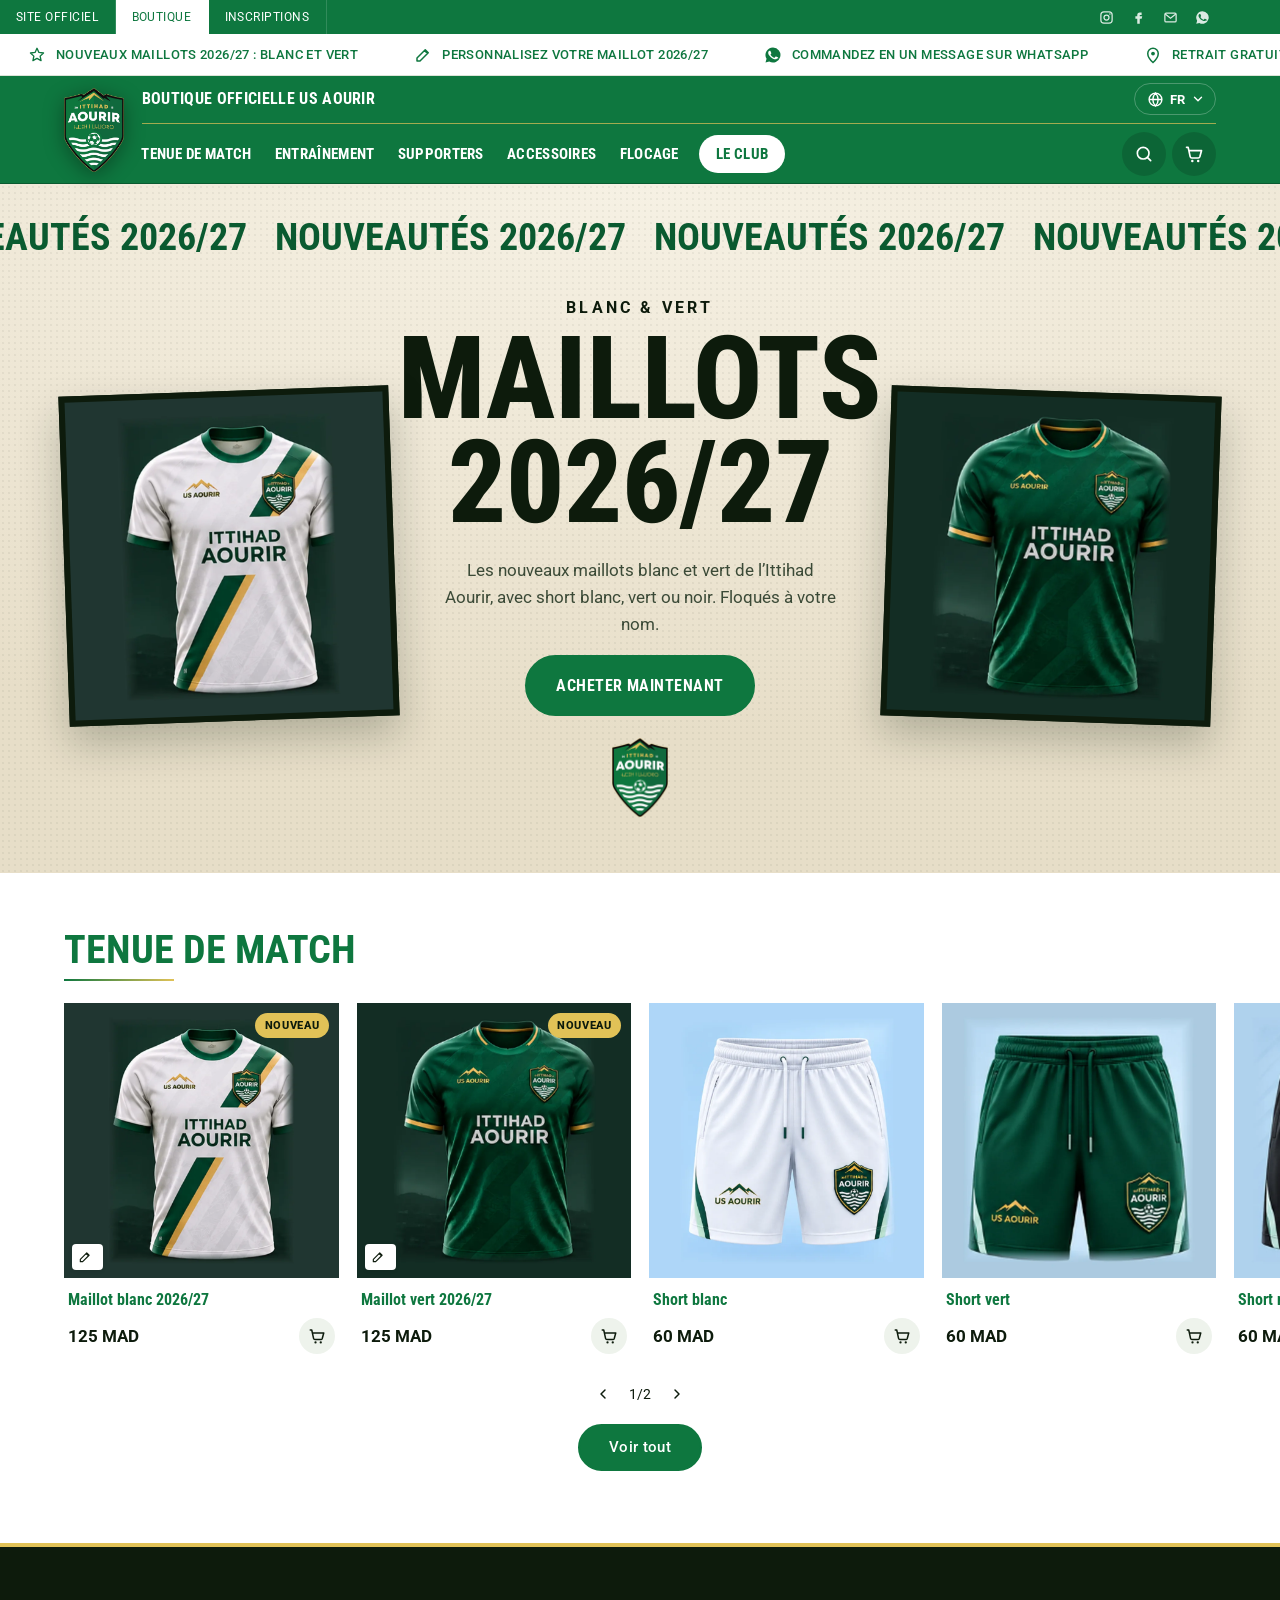
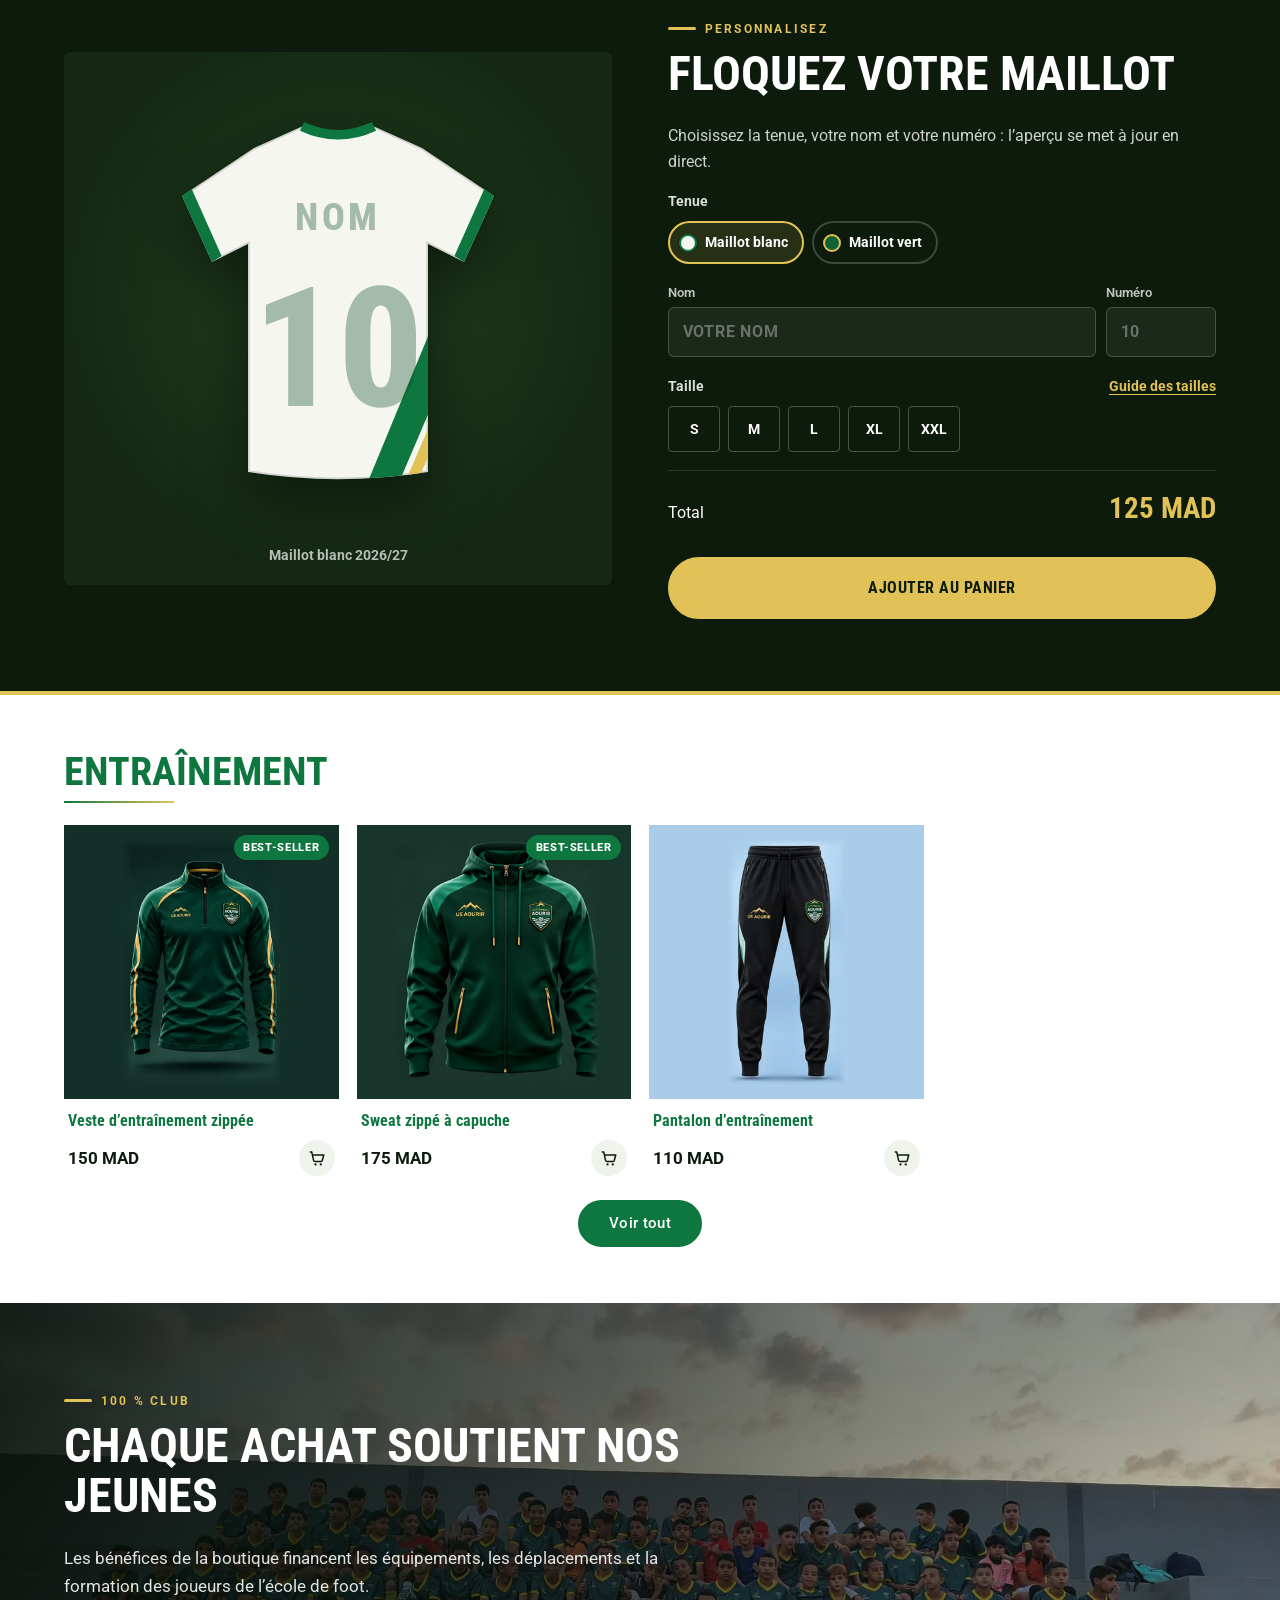
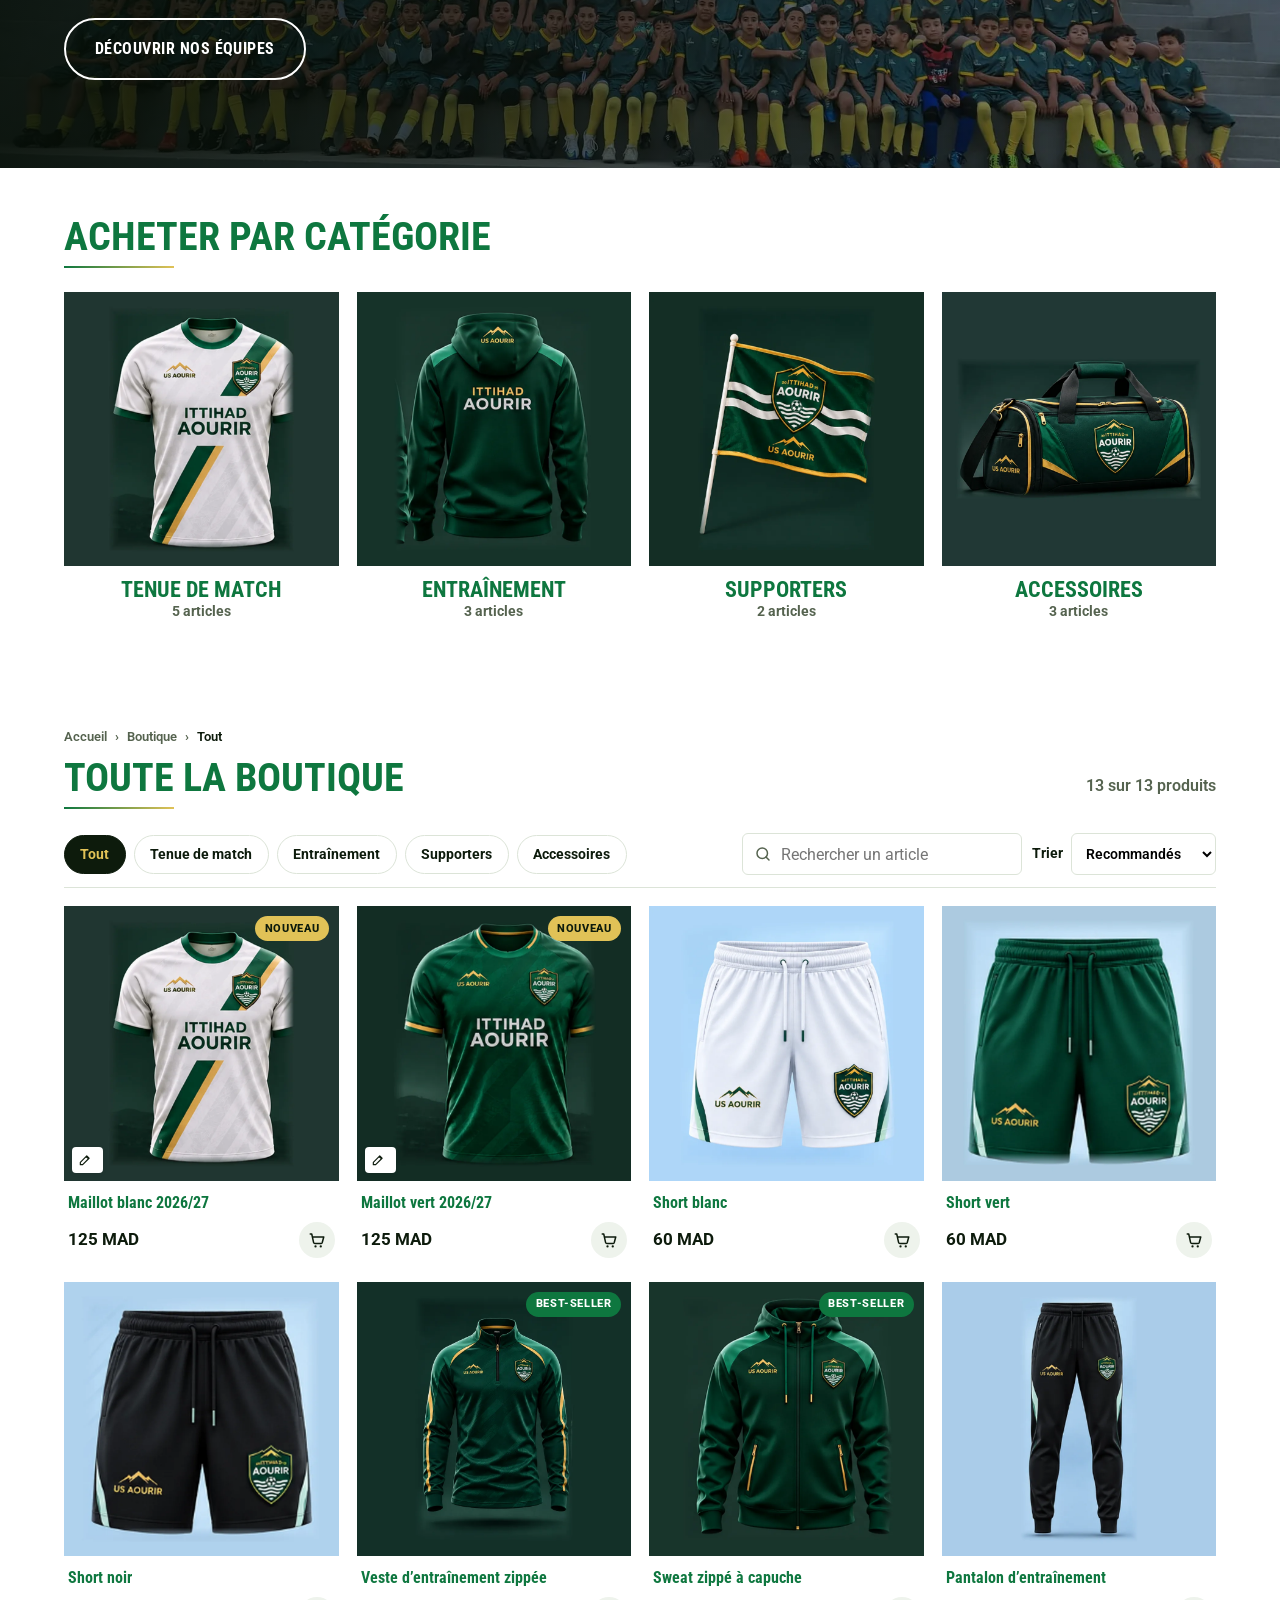
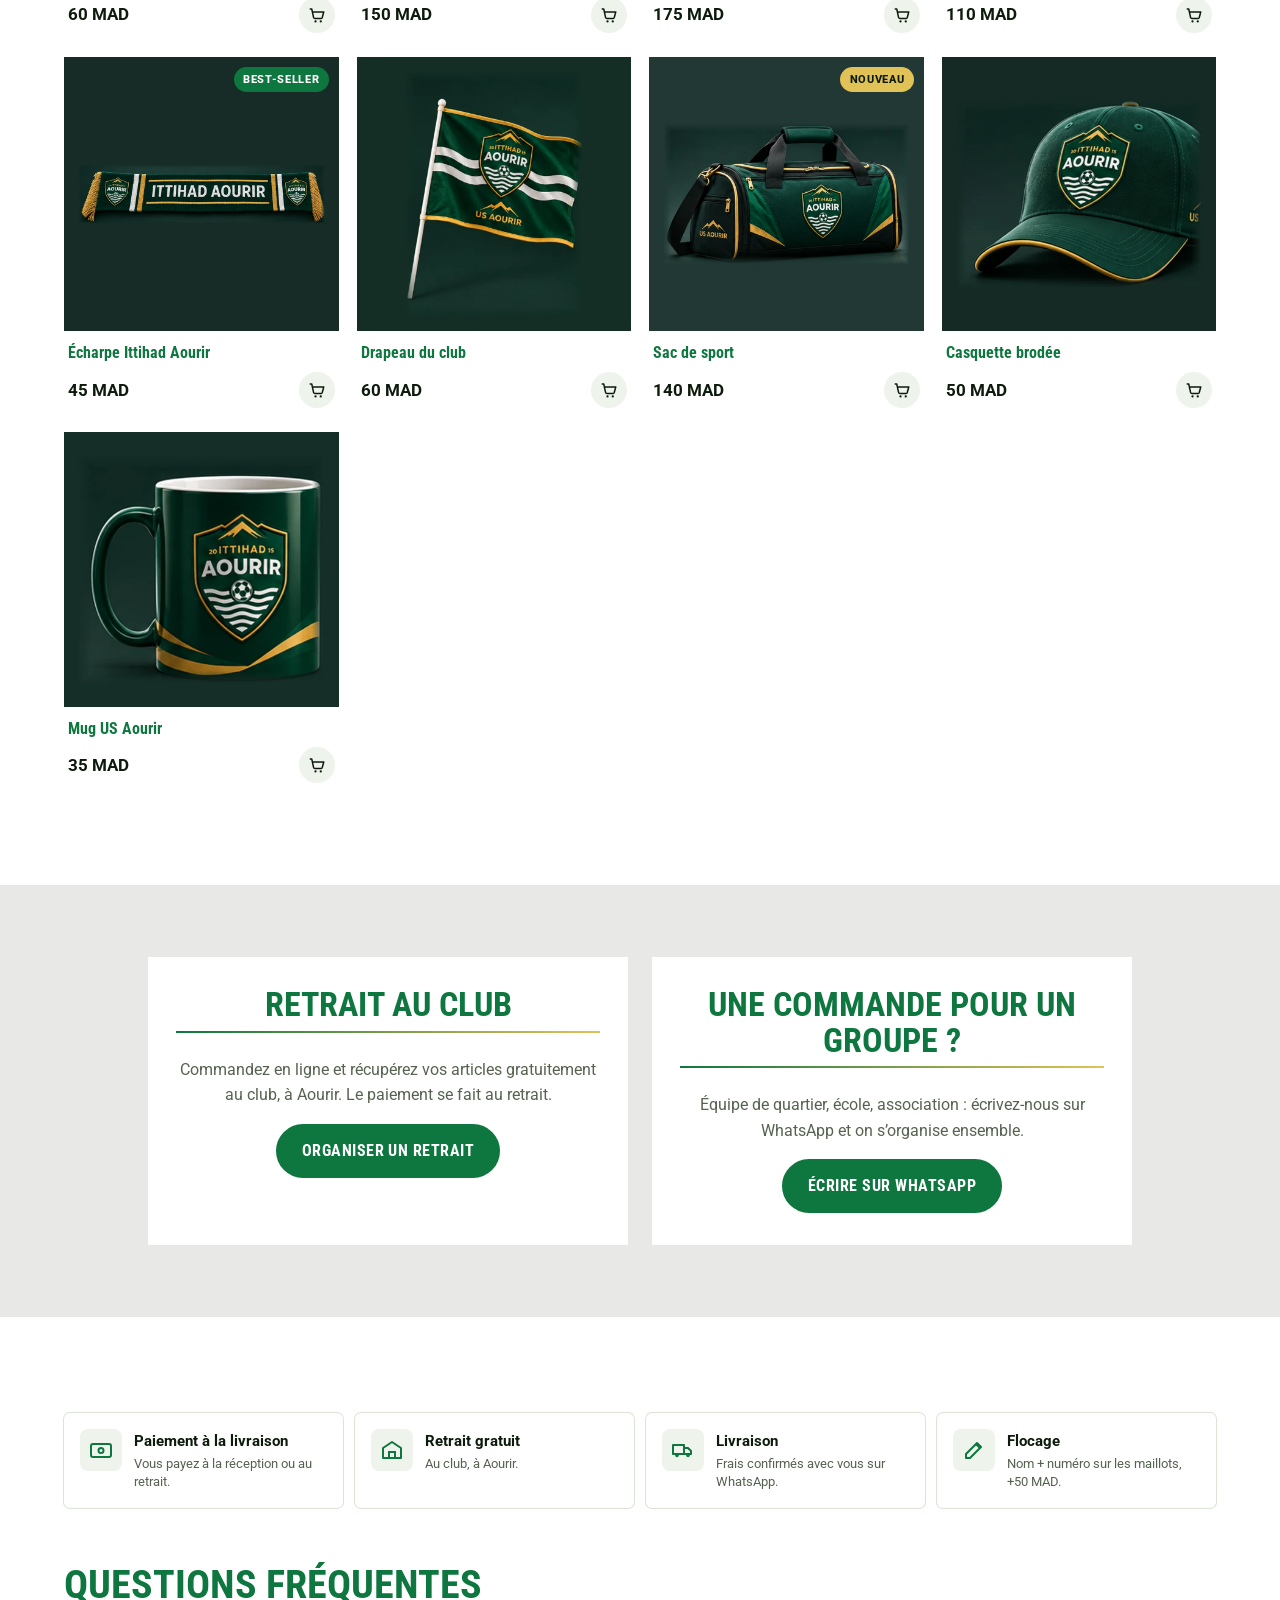
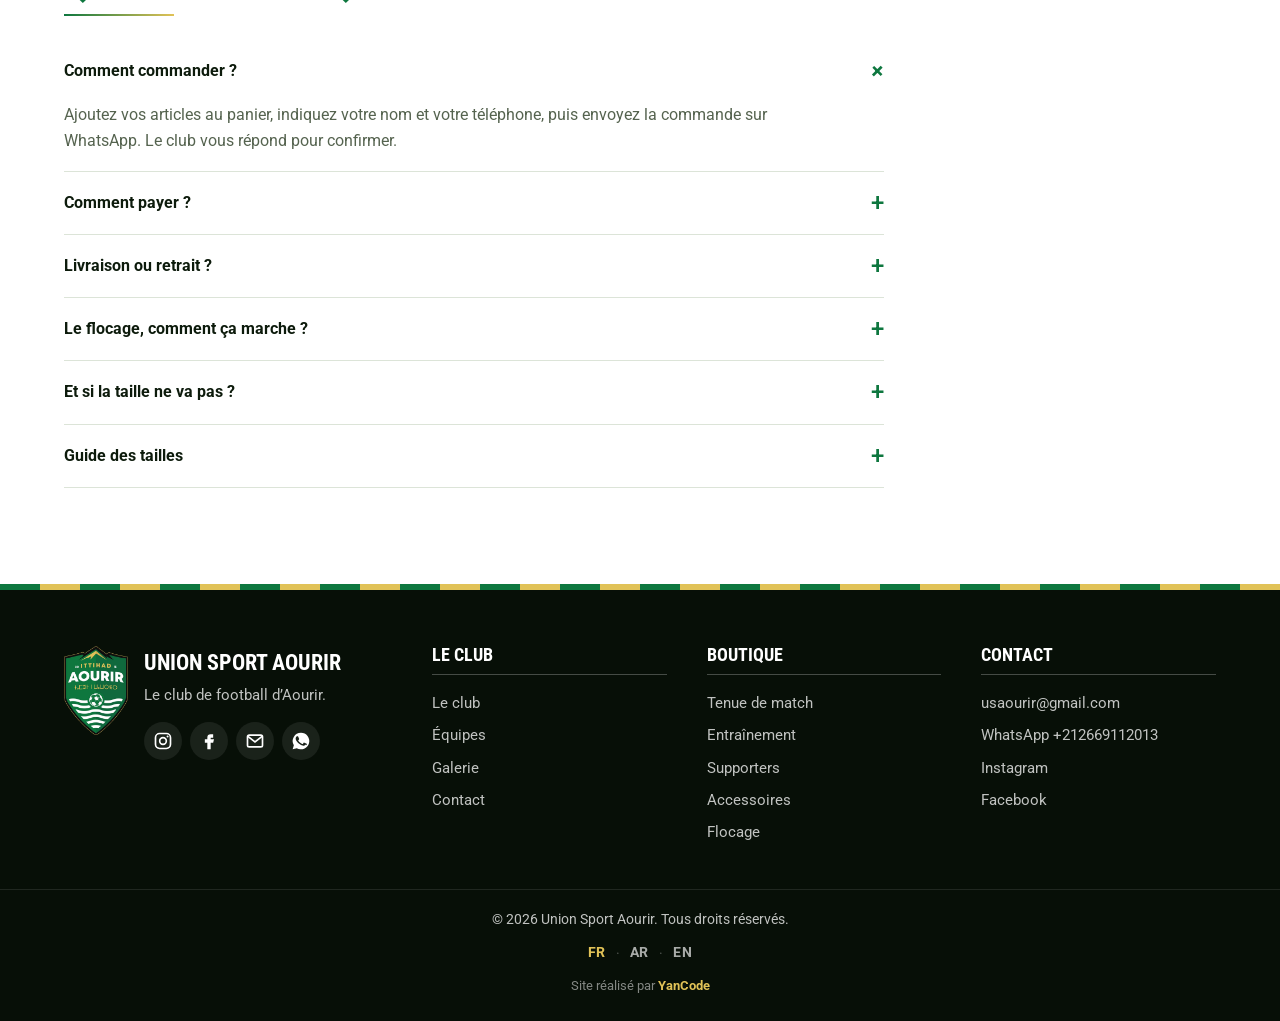
==== commit 467b69ed: "update phone" ====
--- a/boutique.html
+++ b/boutique.html
@@ -15,7 +15,7 @@
   <link rel="preconnect" href="https://fonts.gstatic.com" crossorigin>
   <link href="https://fonts.googleapis.com/css2?family=Roboto+Condensed:wght@500;700;800&family=Roboto:wght@400;500;700&family=Cairo:wght@400;600;700;800&display=swap" rel="stylesheet">
   <link rel="stylesheet" href="css/style.css?v=20">
-  <script src="data/club.js?v=20"></script>
+  <script src="data/club.js?v=21"></script>
   <script src="js/i18n.js?v=20"></script>
 </head>
 <body data-page="store">
